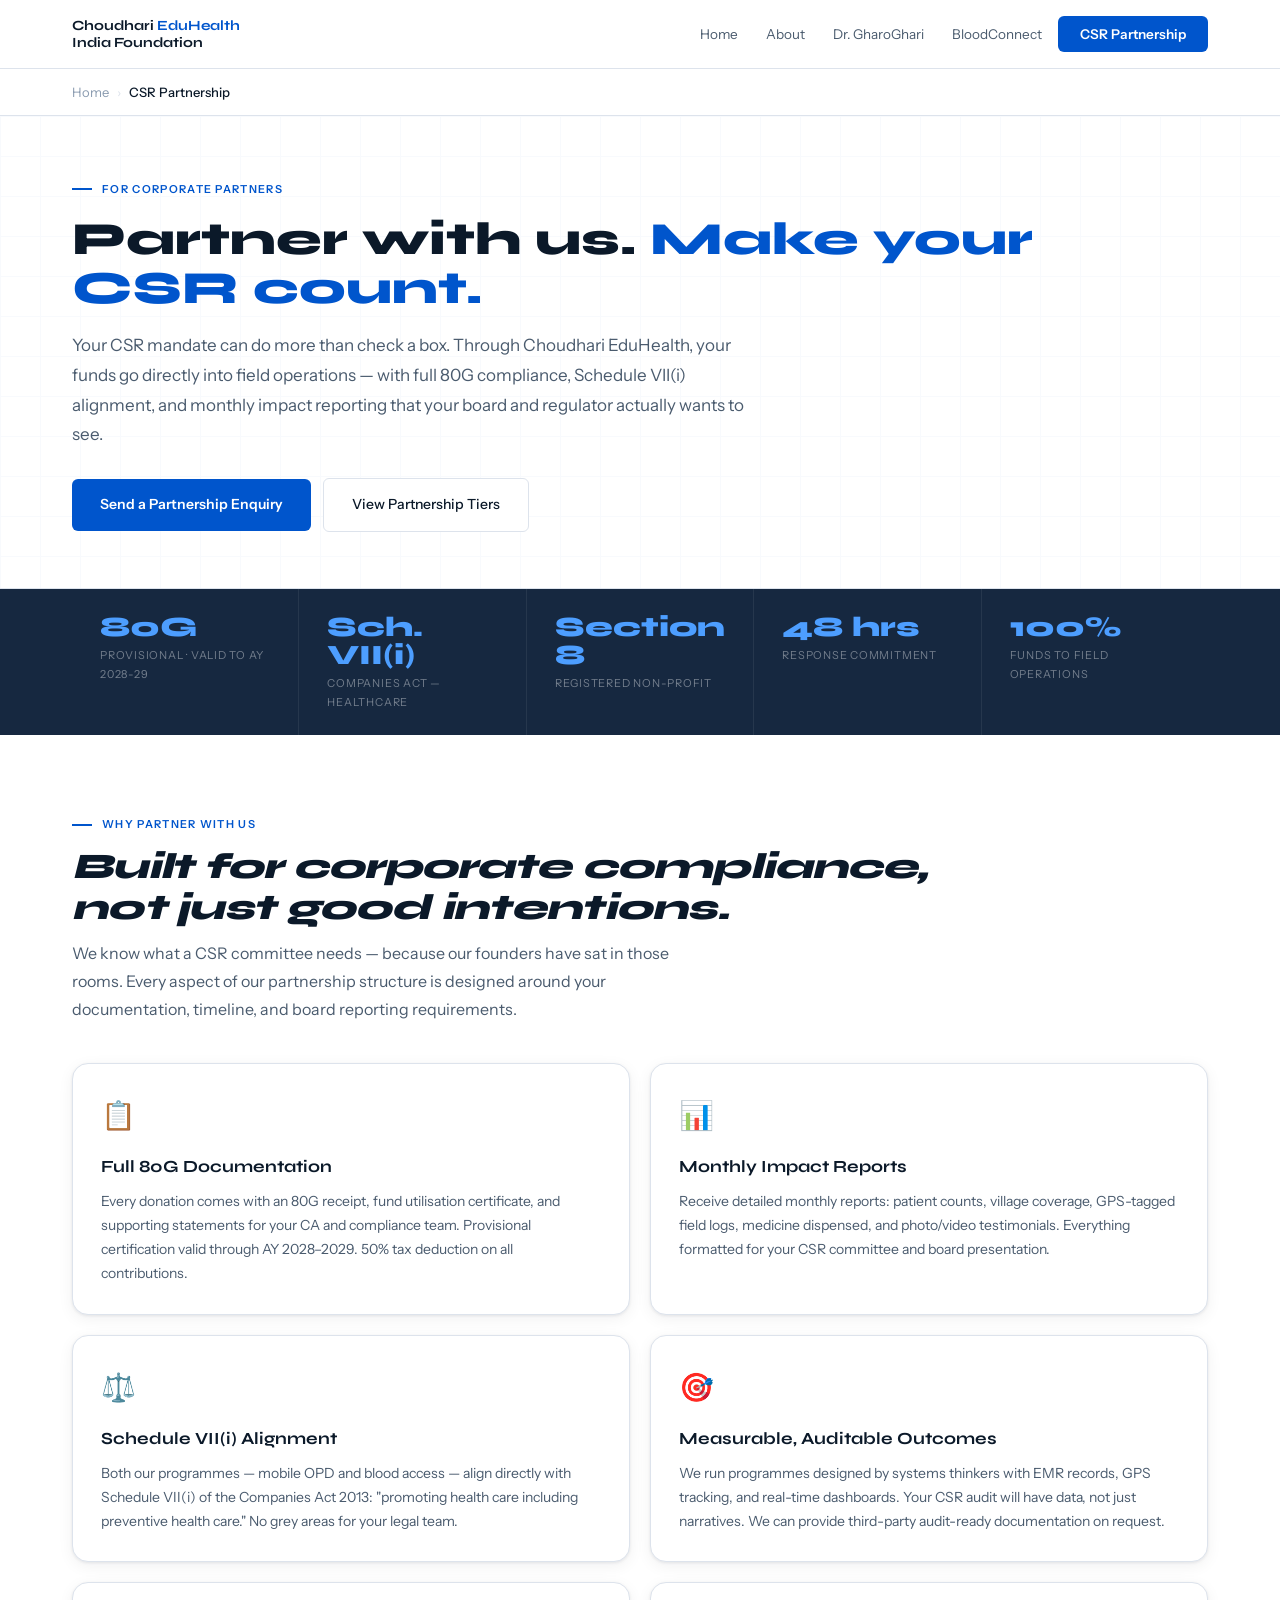
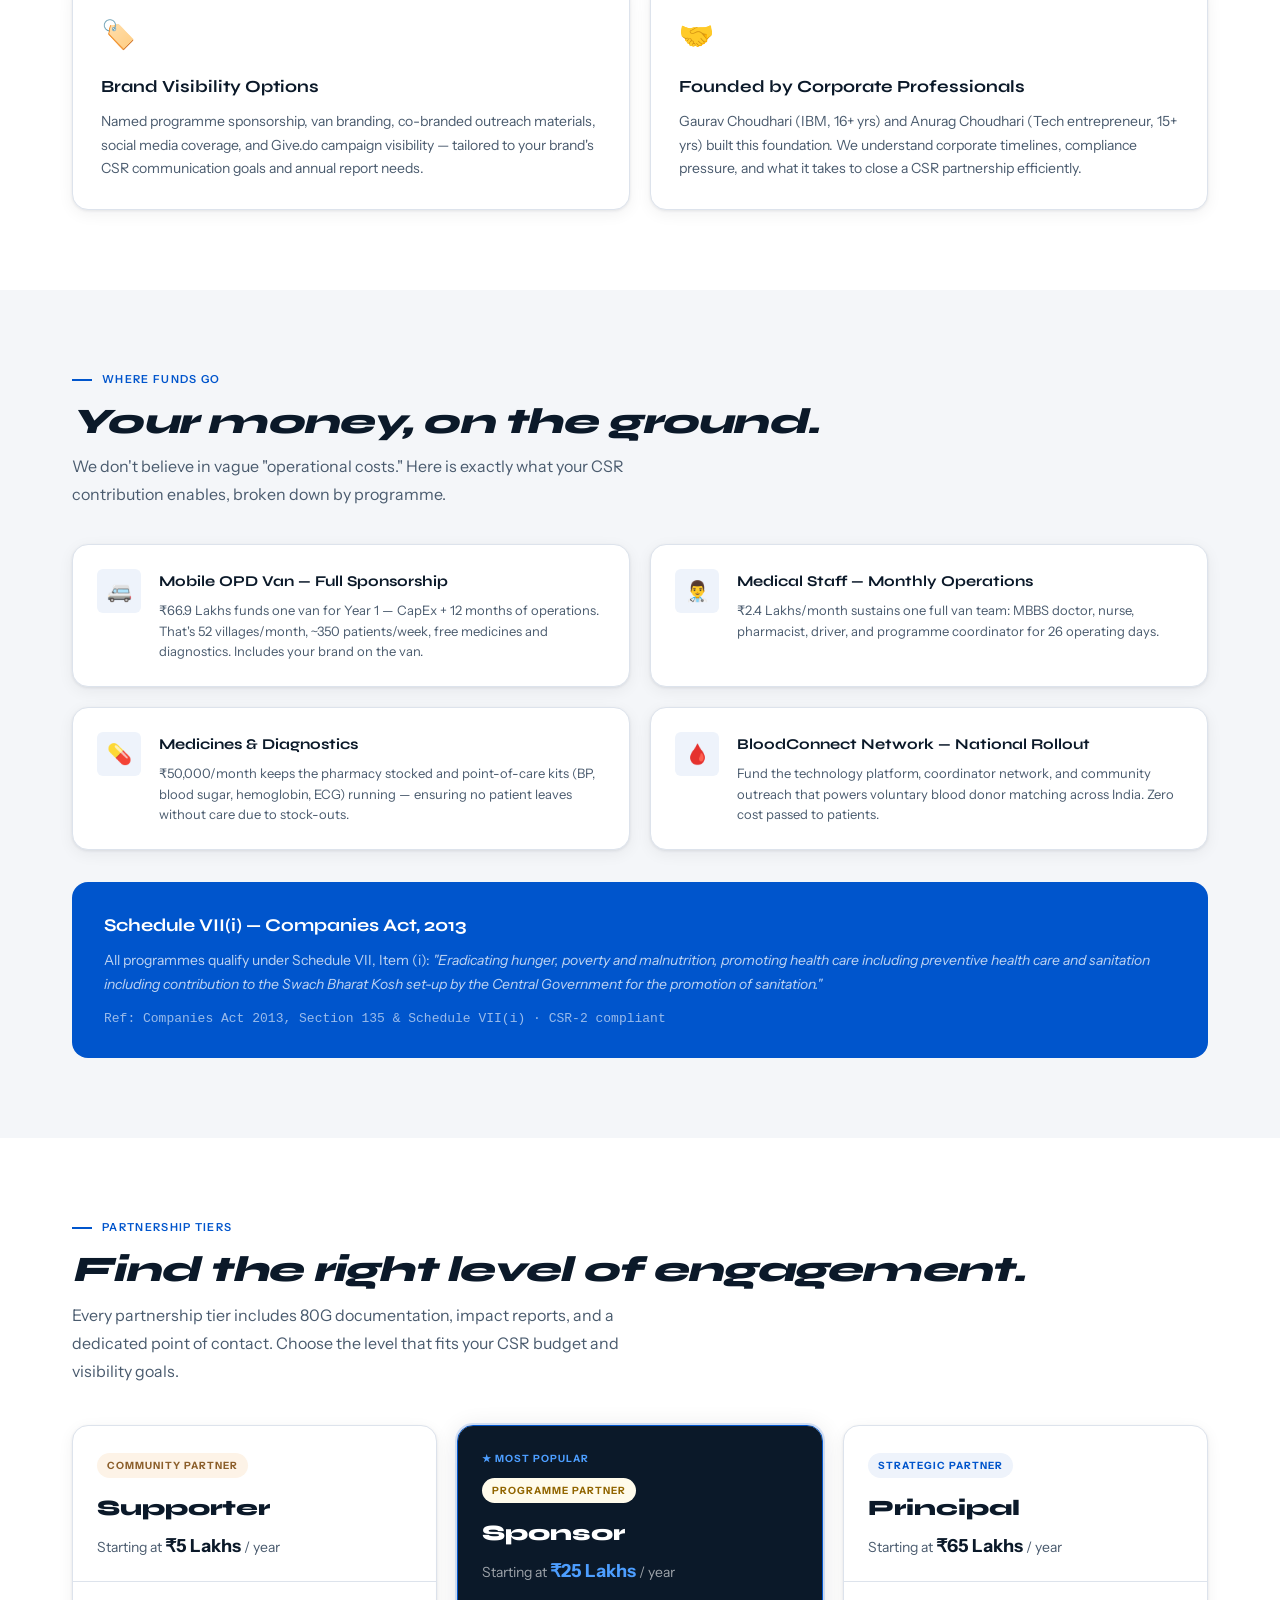
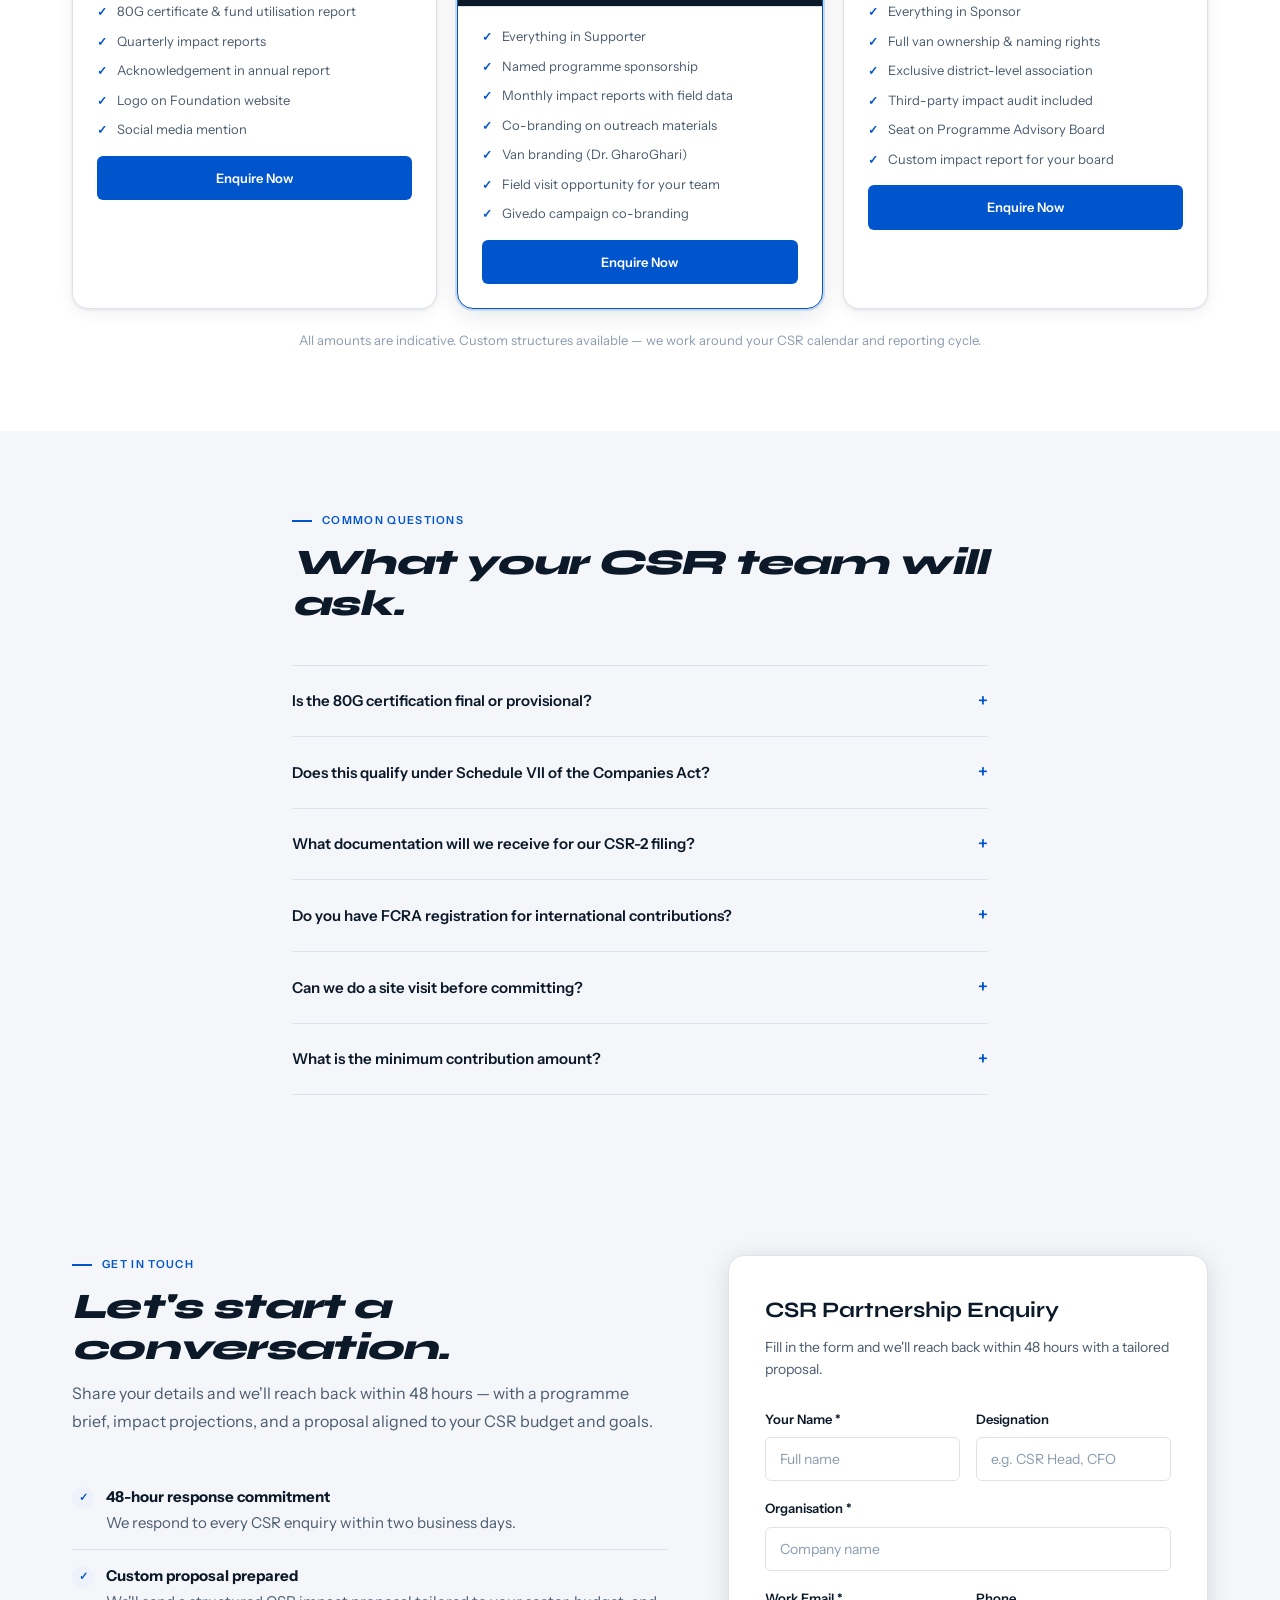
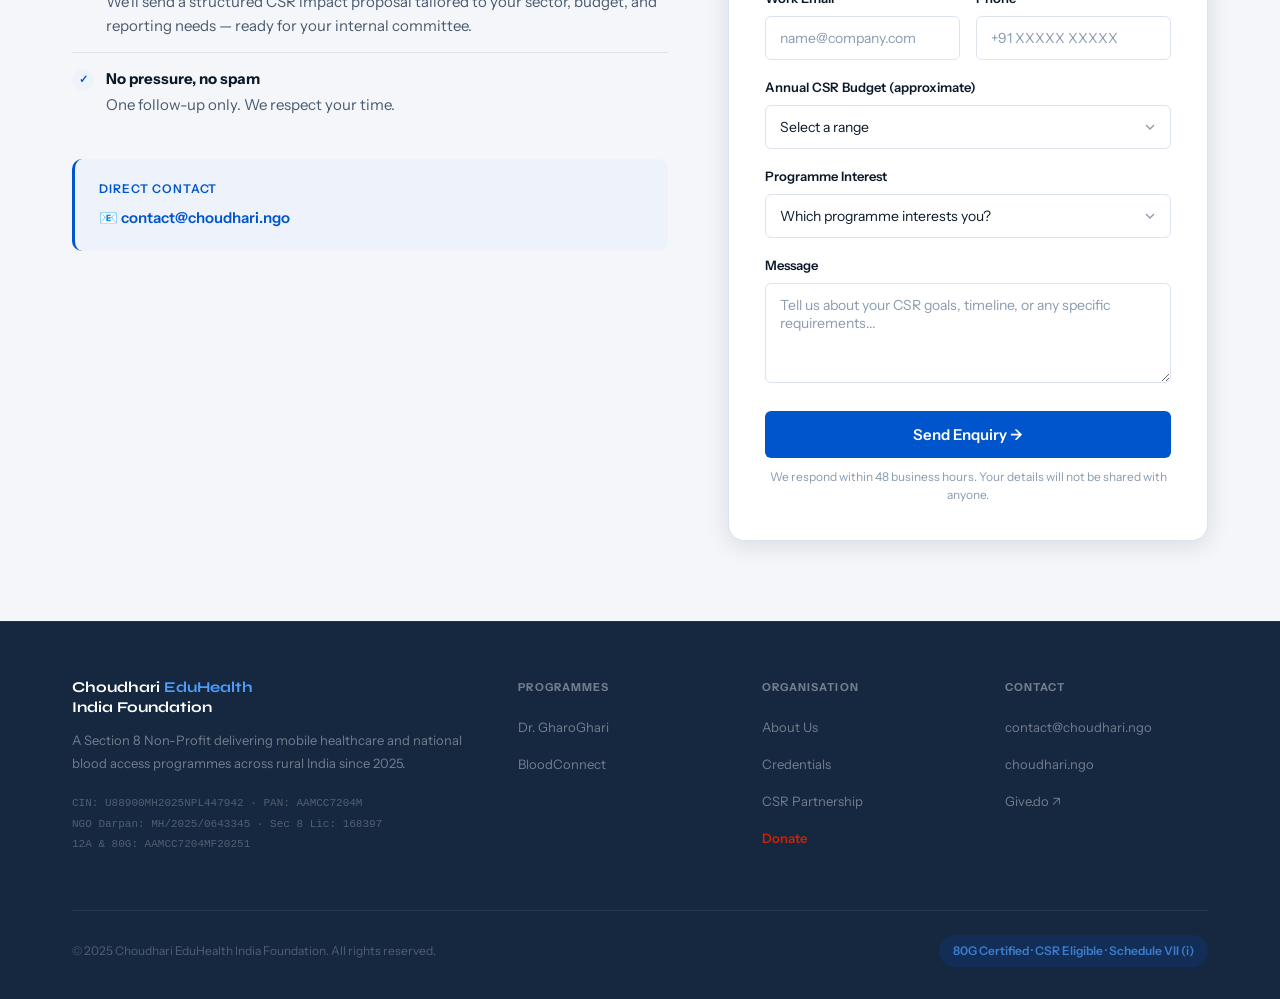
==== csr-partnership.html @ edd8dd8a "Add files via upload" ====
<!DOCTYPE html>
<html lang="en">
<head>
<meta charset="UTF-8">
<meta name="viewport" content="width=device-width, initial-scale=1.0">
<title>CSR Partnership | Choudhari EduHealth India Foundation</title>
<meta name="description" content="Partner with Choudhari EduHealth India Foundation for Schedule VII(i)-aligned CSR. 80G certified, full impact reporting, and pan-India healthcare reach.">
<link rel="preconnect" href="https://fonts.googleapis.com">
<link rel="preconnect" href="https://fonts.gstatic.com" crossorigin>
<link href="https://fonts.googleapis.com/css2?family=Syne:wght@400;600;700;800&family=Instrument+Sans:wght@400;500;600&display=swap" rel="stylesheet">
<link rel="stylesheet" href="styles.css">
<style>
  .hero-accent { color: var(--blue); }
  .why-grid { display: grid; grid-template-columns: 1fr 1fr; gap: 20px; margin-top: 40px; }
  .why-card { background: white; border: 1px solid var(--gray-100); border-radius: var(--radius-lg); padding: 28px; box-shadow: var(--shadow-card); }
  .why-icon { font-size: 28px; margin-bottom: 14px; }
  .why-title { font-family: var(--font-display); font-size: 17px; font-weight: 700; color: var(--navy); margin-bottom: 8px; }
  .why-desc { font-size: 14px; color: var(--text-secondary); line-height: 1.7; }

  .tiers-grid { display: grid; grid-template-columns: repeat(3,1fr); gap: 20px; margin-top: 40px; }
  .tier-card { background: white; border: 1px solid var(--gray-100); border-radius: var(--radius-lg); overflow: hidden; box-shadow: var(--shadow-card); }
  .tier-top { padding: 24px 24px 20px; border-bottom: 1px solid var(--gray-100); }
  .tier-badge { display: inline-block; font-size: 10px; font-weight: 700; letter-spacing: 0.1em; text-transform: uppercase; padding: 4px 10px; border-radius: 100px; margin-bottom: 12px; }
  .tier-badge.bronze { background: #FDF3E7; color: #8B5E2A; }
  .tier-badge.silver { background: #F0F3F9; color: #4A5B6E; }
  .tier-badge.gold { background: #FFFBEB; color: #916500; }
  .tier-badge.platinum { background: var(--blue-light); color: var(--blue); }
  .tier-name { font-family: var(--font-display); font-size: 22px; font-weight: 800; color: var(--navy); margin-bottom: 4px; }
  .tier-amount { font-size: 14px; color: var(--text-secondary); }
  .tier-amount strong { color: var(--navy); font-size: 18px; }
  .tier-body { padding: 20px 24px 24px; }
  .tier-feature { display: flex; gap: 10px; align-items: flex-start; font-size: 13px; color: var(--text-secondary); margin-bottom: 10px; line-height: 1.5; }
  .tier-check { color: var(--blue); font-weight: 700; font-size: 12px; flex-shrink: 0; margin-top: 1px; }
  .tier-cta { display: block; text-align: center; background: var(--blue); color: white; padding: 11px; border-radius: var(--radius-sm); font-size: 13px; font-weight: 600; text-decoration: none; margin-top: 16px; transition: var(--transition); }
  .tier-cta:hover { background: #0044aa; }
  .tier-card.featured { border-color: var(--blue); box-shadow: 0 0 0 2px rgba(0,85,204,0.15), var(--shadow-lg); }
  .tier-card.featured .tier-top { background: var(--navy); }
  .tier-card.featured .tier-name { color: white; }
  .tier-card.featured .tier-amount { color: rgba(255,255,255,0.6); }
  .tier-card.featured .tier-amount strong { color: var(--blue-mid); }
  .tier-featured-label { font-size: 10px; font-weight: 700; letter-spacing: 0.1em; text-transform: uppercase; color: var(--blue-mid); margin-bottom: 8px; }

  .use-grid { display: grid; grid-template-columns: 1fr 1fr; gap: 20px; margin-top: 36px; }
  .use-card { background: white; border: 1px solid var(--gray-100); border-radius: var(--radius-lg); padding: 24px; box-shadow: var(--shadow-card); display: flex; gap: 18px; }
  .use-icon { width: 44px; height: 44px; border-radius: var(--radius-sm); background: var(--blue-light); display: flex; align-items: center; justify-content: center; font-size: 20px; flex-shrink: 0; }
  .use-title { font-family: var(--font-display); font-size: 15px; font-weight: 700; color: var(--navy); margin-bottom: 5px; }
  .use-desc { font-size: 13px; color: var(--text-secondary); line-height: 1.6; }

  .form-section { background: var(--gray-50); }
  .form-wrap { max-width: var(--max-w); margin: 0 auto; padding: 80px 32px; display: grid; grid-template-columns: 1fr 480px; gap: 60px; align-items: start; }
  .form-card { background: white; border: 1px solid var(--gray-100); border-radius: var(--radius-lg); padding: 36px; box-shadow: var(--shadow-lg); }
  .form-card-title { font-family: var(--font-display); font-size: 22px; font-weight: 700; color: var(--navy); margin-bottom: 6px; }
  .form-card-sub { font-size: 14px; color: var(--text-secondary); margin-bottom: 28px; line-height: 1.6; }

  .faq-list { margin-top: 40px; }
  .faq-item { border-bottom: 1px solid var(--gray-100); padding: 20px 0; cursor: pointer; }
  .faq-item:first-child { border-top: 1px solid var(--gray-100); }
  .faq-q { display: flex; justify-content: space-between; align-items: center; gap: 16px; font-size: 15px; font-weight: 600; color: var(--navy); }
  .faq-arrow { font-size: 18px; color: var(--blue); transition: var(--transition); flex-shrink: 0; }
  .faq-a { font-size: 14px; color: var(--text-secondary); line-height: 1.75; padding-top: 12px; display: none; }
  .faq-item.open .faq-a { display: block; }
  .faq-item.open .faq-arrow { transform: rotate(45deg); }

  .sched-box { background: var(--blue); color: white; border-radius: var(--radius-lg); padding: 28px 32px; margin-top: 32px; }
  .sched-title { font-family: var(--font-display); font-size: 18px; font-weight: 700; margin-bottom: 8px; }
  .sched-desc { font-size: 14px; color: rgba(255,255,255,0.75); line-height: 1.7; }
  .sched-ref { font-family: 'Courier New', monospace; font-size: 13px; color: rgba(255,255,255,0.6); margin-top: 12px; }

  @media (max-width: 960px) {
    .why-grid { grid-template-columns: 1fr; }
    .tiers-grid { grid-template-columns: 1fr; }
    .use-grid { grid-template-columns: 1fr; }
    .form-wrap { grid-template-columns: 1fr; }
  }
</style>
</head>
<body>

<nav class="nav">
  <div class="nav-inner">
    <a class="nav-logo" href="index.html">Choudhari <span>EduHealth</span><br>India Foundation</a>
    <ul class="nav-links">
      <li><a href="index.html">Home</a></li>
      <li><a href="index.html#about">About</a></li>
      <li><a href="dr-gharoghari.html">Dr. GharoGhari</a></li>
      <li><a href="bloodconnect.html">BloodConnect</a></li>
      <li><a href="csr-partnership.html" class="nav-cta active">CSR Partnership</a></li>
    </ul>
  </div>
</nav>

<div class="breadcrumb">
  <div class="breadcrumb-inner">
    <a href="index.html">Home</a>
    <span class="breadcrumb-sep">›</span>
    <span class="breadcrumb-current">CSR Partnership</span>
  </div>
</div>

<!-- HERO -->
<section class="page-hero">
  <div class="page-hero-grid"></div>
  <div class="page-hero-inner">
    <div class="section-label">For Corporate Partners</div>
    <h1>Partner with us. <span>Make your CSR count.</span></h1>
    <p class="page-hero-sub" style="max-width:680px;">Your CSR mandate can do more than check a box. Through Choudhari EduHealth, your funds go directly into field operations — with full 80G compliance, Schedule VII(i) alignment, and monthly impact reporting that your board and regulator actually wants to see.</p>
    <div class="btn-row">
      <a href="#enquire" class="btn-primary">Send a Partnership Enquiry</a>
      <a href="#tiers" class="btn-outline">View Partnership Tiers</a>
    </div>
  </div>
</section>

<!-- STATS STRIP -->
<div class="stats-strip">
  <div class="stats-strip-inner">
    <div class="strip-stat"><div class="strip-stat-n">80G</div><div class="strip-stat-l">Provisional · Valid to AY 2028-29</div></div>
    <div class="strip-stat"><div class="strip-stat-n">Sch. VII(i)</div><div class="strip-stat-l">Companies Act — Healthcare</div></div>
    <div class="strip-stat"><div class="strip-stat-n">Section 8</div><div class="strip-stat-l">Registered Non-Profit</div></div>
    <div class="strip-stat"><div class="strip-stat-n">48 hrs</div><div class="strip-stat-l">Response Commitment</div></div>
    <div class="strip-stat"><div class="strip-stat-n">100%</div><div class="strip-stat-l">Funds to Field Operations</div></div>
  </div>
</div>

<!-- WHY PARTNER -->
<section class="section" style="background:white;">
  <div class="section-inner">
    <div class="section-label">Why Partner With Us</div>
    <h2 class="section-h">Built for corporate compliance,<br>not just good intentions.</h2>
    <p class="section-sub">We know what a CSR committee needs — because our founders have sat in those rooms. Every aspect of our partnership structure is designed around your documentation, timeline, and board reporting requirements.</p>
    <div class="why-grid">
      <div class="why-card">
        <div class="why-icon">📋</div>
        <div class="why-title">Full 80G Documentation</div>
        <div class="why-desc">Every donation comes with an 80G receipt, fund utilisation certificate, and supporting statements for your CA and compliance team. Provisional certification valid through AY 2028–2029. 50% tax deduction on all contributions.</div>
      </div>
      <div class="why-card">
        <div class="why-icon">📊</div>
        <div class="why-title">Monthly Impact Reports</div>
        <div class="why-desc">Receive detailed monthly reports: patient counts, village coverage, GPS-tagged field logs, medicine dispensed, and photo/video testimonials. Everything formatted for your CSR committee and board presentation.</div>
      </div>
      <div class="why-card">
        <div class="why-icon">⚖️</div>
        <div class="why-title">Schedule VII(i) Alignment</div>
        <div class="why-desc">Both our programmes — mobile OPD and blood access — align directly with Schedule VII(i) of the Companies Act 2013: "promoting health care including preventive health care." No grey areas for your legal team.</div>
      </div>
      <div class="why-card">
        <div class="why-icon">🎯</div>
        <div class="why-title">Measurable, Auditable Outcomes</div>
        <div class="why-desc">We run programmes designed by systems thinkers with EMR records, GPS tracking, and real-time dashboards. Your CSR audit will have data, not just narratives. We can provide third-party audit-ready documentation on request.</div>
      </div>
      <div class="why-card">
        <div class="why-icon">🏷️</div>
        <div class="why-title">Brand Visibility Options</div>
        <div class="why-desc">Named programme sponsorship, van branding, co-branded outreach materials, social media coverage, and Give.do campaign visibility — tailored to your brand's CSR communication goals and annual report needs.</div>
      </div>
      <div class="why-card">
        <div class="why-icon">🤝</div>
        <div class="why-title">Founded by Corporate Professionals</div>
        <div class="why-desc">Gaurav Choudhari (IBM, 16+ yrs) and Anurag Choudhari (Tech entrepreneur, 15+ yrs) built this foundation. We understand corporate timelines, compliance pressure, and what it takes to close a CSR partnership efficiently.</div>
      </div>
    </div>
  </div>
</section>

<!-- WHAT FUNDS ENABLE -->
<section class="section" style="background:var(--gray-50);">
  <div class="section-inner">
    <div class="section-label">Where Funds Go</div>
    <h2 class="section-h">Your money, on the ground.</h2>
    <p class="section-sub">We don't believe in vague "operational costs." Here is exactly what your CSR contribution enables, broken down by programme.</p>
    <div class="use-grid">
      <div class="use-card">
        <div class="use-icon">🚐</div>
        <div>
          <div class="use-title">Mobile OPD Van — Full Sponsorship</div>
          <div class="use-desc">₹66.9 Lakhs funds one van for Year 1 — CapEx + 12 months of operations. That's 52 villages/month, ~350 patients/week, free medicines and diagnostics. Includes your brand on the van.</div>
        </div>
      </div>
      <div class="use-card">
        <div class="use-icon">👨‍⚕️</div>
        <div>
          <div class="use-title">Medical Staff — Monthly Operations</div>
          <div class="use-desc">₹2.4 Lakhs/month sustains one full van team: MBBS doctor, nurse, pharmacist, driver, and programme coordinator for 26 operating days.</div>
        </div>
      </div>
      <div class="use-card">
        <div class="use-icon">💊</div>
        <div>
          <div class="use-title">Medicines &amp; Diagnostics</div>
          <div class="use-desc">₹50,000/month keeps the pharmacy stocked and point-of-care kits (BP, blood sugar, hemoglobin, ECG) running — ensuring no patient leaves without care due to stock-outs.</div>
        </div>
      </div>
      <div class="use-card">
        <div class="use-icon">🩸</div>
        <div>
          <div class="use-title">BloodConnect Network — National Rollout</div>
          <div class="use-desc">Fund the technology platform, coordinator network, and community outreach that powers voluntary blood donor matching across India. Zero cost passed to patients.</div>
        </div>
      </div>
    </div>

    <div class="sched-box">
      <div class="sched-title">Schedule VII(i) — Companies Act, 2013</div>
      <div class="sched-desc">All programmes qualify under Schedule VII, Item (i): <em>"Eradicating hunger, poverty and malnutrition, promoting health care including preventive health care and sanitation including contribution to the Swach Bharat Kosh set-up by the Central Government for the promotion of sanitation."</em></div>
      <div class="sched-ref">Ref: Companies Act 2013, Section 135 &amp; Schedule VII(i) · CSR-2 compliant</div>
    </div>
  </div>
</section>

<!-- TIERS -->
<section class="section" id="tiers" style="background:white;">
  <div class="section-inner">
    <div class="section-label">Partnership Tiers</div>
    <h2 class="section-h">Find the right level of engagement.</h2>
    <p class="section-sub">Every partnership tier includes 80G documentation, impact reports, and a dedicated point of contact. Choose the level that fits your CSR budget and visibility goals.</p>
    <div class="tiers-grid">

      <div class="tier-card">
        <div class="tier-top">
          <div class="tier-badge bronze">Community Partner</div>
          <div class="tier-name">Supporter</div>
          <div class="tier-amount">Starting at <strong>₹5 Lakhs</strong> / year</div>
        </div>
        <div class="tier-body">
          <div class="tier-feature"><span class="tier-check">✓</span> 80G certificate &amp; fund utilisation report</div>
          <div class="tier-feature"><span class="tier-check">✓</span> Quarterly impact reports</div>
          <div class="tier-feature"><span class="tier-check">✓</span> Acknowledgement in annual report</div>
          <div class="tier-feature"><span class="tier-check">✓</span> Logo on Foundation website</div>
          <div class="tier-feature"><span class="tier-check">✓</span> Social media mention</div>
          <a href="#enquire" class="tier-cta">Enquire Now</a>
        </div>
      </div>

      <div class="tier-card featured">
        <div class="tier-top">
          <div class="tier-featured-label">★ Most Popular</div>
          <div class="tier-badge gold">Programme Partner</div>
          <div class="tier-name">Sponsor</div>
          <div class="tier-amount">Starting at <strong>₹25 Lakhs</strong> / year</div>
        </div>
        <div class="tier-body">
          <div class="tier-feature"><span class="tier-check">✓</span> Everything in Supporter</div>
          <div class="tier-feature"><span class="tier-check">✓</span> Named programme sponsorship</div>
          <div class="tier-feature"><span class="tier-check">✓</span> Monthly impact reports with field data</div>
          <div class="tier-feature"><span class="tier-check">✓</span> Co-branding on outreach materials</div>
          <div class="tier-feature"><span class="tier-check">✓</span> Van branding (Dr. GharoGhari)</div>
          <div class="tier-feature"><span class="tier-check">✓</span> Field visit opportunity for your team</div>
          <div class="tier-feature"><span class="tier-check">✓</span> Give.do campaign co-branding</div>
          <a href="#enquire" class="tier-cta">Enquire Now</a>
        </div>
      </div>

      <div class="tier-card">
        <div class="tier-top">
          <div class="tier-badge platinum">Strategic Partner</div>
          <div class="tier-name">Principal</div>
          <div class="tier-amount">Starting at <strong>₹65 Lakhs</strong> / year</div>
        </div>
        <div class="tier-body">
          <div class="tier-feature"><span class="tier-check">✓</span> Everything in Sponsor</div>
          <div class="tier-feature"><span class="tier-check">✓</span> Full van ownership &amp; naming rights</div>
          <div class="tier-feature"><span class="tier-check">✓</span> Exclusive district-level association</div>
          <div class="tier-feature"><span class="tier-check">✓</span> Third-party impact audit included</div>
          <div class="tier-feature"><span class="tier-check">✓</span> Seat on Programme Advisory Board</div>
          <div class="tier-feature"><span class="tier-check">✓</span> Custom impact report for your board</div>
          <a href="#enquire" class="tier-cta">Enquire Now</a>
        </div>
      </div>

    </div>
    <p style="margin-top:20px; font-size:13px; color:var(--gray-400); text-align:center;">All amounts are indicative. Custom structures available — we work around your CSR calendar and reporting cycle.</p>
  </div>
</section>

<!-- FAQ -->
<section class="section" style="background:var(--gray-50);">
  <div class="section-inner" style="max-width:760px;">
    <div class="section-label">Common Questions</div>
    <h2 class="section-h">What your CSR team will ask.</h2>
    <div class="faq-list">
      <div class="faq-item">
        <div class="faq-q">Is the 80G certification final or provisional? <span class="faq-arrow">+</span></div>
        <div class="faq-a">It is currently provisional, approved by the Income Tax Department on 18 June 2025 with reference number AAMCC7204MF20251. The provisional certification is valid through Assessment Year 2028–2029. Provisional 80G is legally valid for tax deduction purposes — your donors receive 50% deduction on contributions during this period. We are in the process of completing the permanent approval process.</div>
      </div>
      <div class="faq-item">
        <div class="faq-q">Does this qualify under Schedule VII of the Companies Act? <span class="faq-arrow">+</span></div>
        <div class="faq-a">Yes, unambiguously. Both programmes — Dr. GharoGhari (mobile OPD) and BloodConnect (voluntary blood access) — fall squarely under Schedule VII(i): preventive and primary healthcare. We can provide a legal opinion letter on request for your Board's comfort.</div>
      </div>
      <div class="faq-item">
        <div class="faq-q">What documentation will we receive for our CSR-2 filing? <span class="faq-arrow">+</span></div>
        <div class="faq-a">You will receive: (1) 80G receipt with all required details, (2) Fund Utilisation Certificate, (3) Audited statement of accounts on request, (4) Monthly/quarterly impact reports with field data, (5) NGO Darpan registration details, and (6) CIN and PAN for MCA filing. We understand the CSR-2 requirements and ensure all supporting documents are ready well before your filing deadline.</div>
      </div>
      <div class="faq-item">
        <div class="faq-q">Do you have FCRA registration for international contributions? <span class="faq-arrow">+</span></div>
        <div class="faq-a">Not yet. FCRA registration is planned as a subsequent step. Currently, we can only accept domestic contributions. If your CSR funds flow from an Indian entity, you are fully covered under our existing registrations.</div>
      </div>
      <div class="faq-item">
        <div class="faq-q">Can we do a site visit before committing? <span class="faq-arrow">+</span></div>
        <div class="faq-a">Absolutely — and we actively encourage it. Field visits can be arranged for your CSR team or leadership. Seeing the actual programme operations firsthand is often the most compelling case for your internal committee.</div>
      </div>
      <div class="faq-item">
        <div class="faq-q">What is the minimum contribution amount? <span class="faq-arrow">+</span></div>
        <div class="faq-a">There is no strict minimum. We have structured tiers starting at ₹5 Lakhs for annual partnerships, but we are happy to discuss contributions of any size and structure a meaningful engagement around your CSR budget.</div>
      </div>
    </div>
  </div>
</section>

<!-- CONTACT FORM -->
<section id="enquire" class="form-section">
  <div class="form-wrap">
    <div>
      <div class="section-label">Get In Touch</div>
      <h2 class="section-h">Let's start a conversation.</h2>
      <p class="section-sub">Share your details and we'll reach back within 48 hours — with a programme brief, impact projections, and a proposal aligned to your CSR budget and goals.</p>

      <div style="margin-top:36px;">
        <ul class="check-list">
          <li>
            <div class="check-icon">✓</div>
            <div><strong>48-hour response commitment</strong> We respond to every CSR enquiry within two business days.</div>
          </li>
          <li>
            <div class="check-icon">✓</div>
            <div><strong>Custom proposal prepared</strong> We'll send a structured CSR impact proposal tailored to your sector, budget, and reporting needs — ready for your internal committee.</div>
          </li>
          <li>
            <div class="check-icon">✓</div>
            <div><strong>No pressure, no spam</strong> One follow-up only. We respect your time.</div>
          </li>
        </ul>
        <div style="margin-top:28px; padding:20px 24px; background:var(--blue-light); border-radius:var(--radius-md); border-left:3px solid var(--blue);">
          <div style="font-size:12px; font-weight:600; text-transform:uppercase; letter-spacing:0.08em; color:var(--blue); margin-bottom:6px;">Direct Contact</div>
          <div style="font-size:15px; color:var(--navy);">📧 <a href="mailto:contact@choudhari.ngo" style="color:var(--blue); font-weight:600; text-decoration:none;">contact@choudhari.ngo</a></div>
        </div>
      </div>
    </div>

    <div class="form-card" id="form-container">
      <div class="form-card-title">CSR Partnership Enquiry</div>
      <div class="form-card-sub">Fill in the form and we'll reach back within 48 hours with a tailored proposal.</div>

      <form action="https://formspree.io/f/xwvajwyn" method="POST" id="csr-form">
        <input type="hidden" name="form_source" value="CSR Partnership Page">
        <div class="form-row">
          <div class="form-field">
            <label class="form-label">Your Name *</label>
            <input class="form-input" type="text" name="name" required placeholder="Full name">
          </div>
          <div class="form-field">
            <label class="form-label">Designation</label>
            <input class="form-input" type="text" name="designation" placeholder="e.g. CSR Head, CFO">
          </div>
        </div>
        <div class="form-field">
          <label class="form-label">Organisation *</label>
          <input class="form-input" type="text" name="organisation" required placeholder="Company name">
        </div>
        <div class="form-row">
          <div class="form-field">
            <label class="form-label">Work Email *</label>
            <input class="form-input" type="email" name="email" required placeholder="name@company.com">
          </div>
          <div class="form-field">
            <label class="form-label">Phone</label>
            <input class="form-input" type="tel" name="phone" placeholder="+91 XXXXX XXXXX">
          </div>
        </div>
        <div class="form-field">
          <label class="form-label">Annual CSR Budget (approximate)</label>
          <select class="form-select" name="budget">
            <option value="" disabled selected>Select a range</option>
            <option>Under ₹5 Lakhs</option>
            <option>₹5–25 Lakhs</option>
            <option>₹25–65 Lakhs</option>
            <option>₹65 Lakhs – ₹1 Crore</option>
            <option>Above ₹1 Crore</option>
            <option>Prefer not to say</option>
          </select>
        </div>
        <div class="form-field">
          <label class="form-label">Programme Interest</label>
          <select class="form-select" name="programme">
            <option value="" disabled selected>Which programme interests you?</option>
            <option>Dr. GharoGhari — Mobile OPD</option>
            <option>BloodConnect — National Donor Network</option>
            <option>Both programmes</option>
            <option>General organisational support</option>
            <option>Not sure — need more information</option>
          </select>
        </div>
        <div class="form-field">
          <label class="form-label">Message</label>
          <textarea class="form-input textarea" name="message" placeholder="Tell us about your CSR goals, timeline, or any specific requirements..."></textarea>
        </div>
        <button type="submit" class="form-submit">Send Enquiry →</button>
        <div class="form-note">We respond within 48 business hours. Your details will not be shared with anyone.</div>
      </form>

      <div class="form-success" id="form-success">
        <div class="form-success-icon">✅</div>
        <div class="form-success-title">Enquiry Received!</div>
        <div class="form-success-desc">Thank you for reaching out. We'll review your enquiry and get back to you within 48 business hours with a tailored proposal.<br><br>In the meantime, feel free to email us directly at <a href="mailto:contact@choudhari.ngo" style="color:var(--blue);">contact@choudhari.ngo</a>.</div>
      </div>
    </div>
  </div>
</section>

<footer>
  <div class="footer-inner">
    <div class="footer-grid">
      <div>
        <div class="footer-logo">Choudhari <span>EduHealth</span><br>India Foundation</div>
        <div class="footer-desc">A Section 8 Non-Profit delivering mobile healthcare and national blood access programmes across rural India since 2025.</div>
        <div class="footer-reg">CIN: U88900MH2025NPL447942 · PAN: AAMCC7204M<br>NGO Darpan: MH/2025/0643345 · Sec 8 Lic: 168397<br>12A &amp; 80G: AAMCC7204MF20251</div>
      </div>
      <div>
        <div class="footer-col-title">Programmes</div>
        <ul class="footer-col-links">
          <li><a href="dr-gharoghari.html">Dr. GharoGhari</a></li>
          <li><a href="bloodconnect.html">BloodConnect</a></li>
        </ul>
      </div>
      <div>
        <div class="footer-col-title">Organisation</div>
        <ul class="footer-col-links">
          <li><a href="index.html#about">About Us</a></li>
          <li><a href="index.html#credentials">Credentials</a></li>
          <li><a href="csr-partnership.html">CSR Partnership</a></li>
          <li><a href="donate.html" style="color:var(--red);font-weight:600;">Donate</a></li>
        </ul>
      </div>
      <div>
        <div class="footer-col-title">Contact</div>
        <ul class="footer-col-links">
          <li><a href="mailto:contact@choudhari.ngo">contact@choudhari.ngo</a></li>
          <li><a href="https://choudhari.ngo">choudhari.ngo</a></li>
          <li><a href="https://give.do/fundraisers/68a5aa2ba27293517f5c2f7f" target="_blank">Give.do ↗</a></li>
        </ul>
      </div>
    </div>
    <div class="footer-bottom">
      <div class="footer-copy">© 2025 Choudhari EduHealth India Foundation. All rights reserved.</div>
      <div class="footer-80g">80G Certified · CSR Eligible · Schedule VII (i)</div>
    </div>
  </div>
</footer>

<script>
  // FAQ accordion
  document.querySelectorAll('.faq-item').forEach(item => {
    item.querySelector('.faq-q').addEventListener('click', () => {
      const wasOpen = item.classList.contains('open');
      document.querySelectorAll('.faq-item').forEach(i => i.classList.remove('open'));
      if (!wasOpen) item.classList.add('open');
    });
  });

  // Formspree AJAX submit
  const form = document.getElementById('csr-form');
  if (form) {
    form.addEventListener('submit', async (e) => {
      e.preventDefault();
      const btn = form.querySelector('.form-submit');
      btn.textContent = 'Sending…';
      btn.disabled = true;
      try {
        const res = await fetch(form.action, { method: 'POST', body: new FormData(form), headers: { Accept: 'application/json' } });
        if (res.ok) {
          form.style.display = 'none';
          document.getElementById('form-success').style.display = 'block';
        } else { btn.textContent = 'Error — please email us directly'; }
      } catch { btn.textContent = 'Error — please email us directly'; }
    });
  }
</script>
</body>
</html>
---- styles.css ----
@import url('https://fonts.googleapis.com/css2?family=Syne:wght@400;600;700;800&family=Instrument+Sans:wght@400;500;600&display=swap');

/* ─── RESET & TOKENS ─── */
*, *::before, *::after { box-sizing: border-box; margin: 0; padding: 0; }

:root {
  --navy: #0B1929;
  --navy-mid: #162840;
  --blue: #0055CC;
  --blue-light: #EEF3FB;
  --blue-mid: #4D9EFF;
  --red: #CC2200;
  --red-light: #FEF0EE;
  --red-mid: #E05540;
  --gray-50: #F4F6F9;
  --gray-100: #DDE3EC;
  --gray-400: #8A9BB0;
  --gray-600: #4A5B6E;
  --white: #FFFFFF;
  --text-primary: #0B1929;
  --text-secondary: #4A5B6E;
  --font-display: 'Syne', sans-serif;
  --font-body: 'Instrument Sans', sans-serif;
  --radius-sm: 6px;
  --radius-md: 10px;
  --radius-lg: 16px;
  --shadow-card: 0 1px 3px rgba(11,25,41,0.08), 0 4px 16px rgba(11,25,41,0.06);
  --shadow-lg: 0 4px 24px rgba(11,25,41,0.12);
  --transition: 0.2s ease;
  --max-w: 1200px;
}

html { scroll-behavior: smooth; }

body {
  font-family: var(--font-body);
  background: var(--gray-50);
  color: var(--text-primary);
  line-height: 1.7;
  font-size: 16px;
  -webkit-font-smoothing: antialiased;
}

/* ─── NAV ─── */
.nav {
  position: sticky;
  top: 0;
  z-index: 100;
  background: rgba(255,255,255,0.97);
  backdrop-filter: blur(12px);
  border-bottom: 1px solid var(--gray-100);
}
.nav-inner {
  max-width: var(--max-w);
  margin: 0 auto;
  padding: 0 32px;
  height: 68px;
  display: flex;
  align-items: center;
  justify-content: space-between;
  gap: 24px;
}
.nav-logo {
  font-family: var(--font-display);
  font-weight: 700;
  font-size: 14px;
  color: var(--navy);
  text-decoration: none;
  line-height: 1.25;
  flex-shrink: 0;
}
.nav-logo span { color: var(--blue); }
.nav-links {
  display: flex;
  gap: 4px;
  list-style: none;
}
.nav-links a {
  font-size: 13.5px;
  color: var(--gray-600);
  text-decoration: none;
  padding: 6px 12px;
  border-radius: var(--radius-sm);
  transition: var(--transition);
}
.nav-links a:hover { background: var(--gray-50); color: var(--navy); }
.nav-links a.active { color: var(--blue); font-weight: 600; }
.nav-cta {
  background: var(--blue);
  color: white !important;
  padding: 10px 22px !important;
  border-radius: var(--radius-sm);
  font-weight: 600;
  font-size: 13.5px;
  text-decoration: none;
  transition: var(--transition);
  flex-shrink: 0;
  white-space: nowrap;
}
.nav-cta:hover { background: #0044aa !important; }

/* ─── BREADCRUMB ─── */
.breadcrumb {
  background: white;
  border-bottom: 1px solid var(--gray-100);
}
.breadcrumb-inner {
  max-width: var(--max-w);
  margin: 0 auto;
  padding: 12px 32px;
  display: flex;
  align-items: center;
  gap: 8px;
  font-size: 13px;
  color: var(--gray-400);
}
.breadcrumb a { color: var(--gray-400); text-decoration: none; transition: var(--transition); }
.breadcrumb a:hover { color: var(--blue); }
.breadcrumb-sep { color: var(--gray-100); }
.breadcrumb-current { color: var(--navy); font-weight: 500; }

/* ─── SHARED LAYOUT ─── */
.section { padding: 80px 0; }
.section-inner { max-width: var(--max-w); margin: 0 auto; padding: 0 32px; }
.section-label {
  display: flex;
  align-items: center;
  gap: 10px;
  font-size: 11px;
  font-weight: 600;
  letter-spacing: 0.12em;
  text-transform: uppercase;
  color: var(--blue);
  margin-bottom: 12px;
}
.section-label::before { content: ''; display: block; width: 20px; height: 2px; background: var(--blue); }
.section-label.red { color: var(--red); }
.section-label.red::before { background: var(--red); }
.section-h {
  font-family: var(--font-display);
  font-size: 36px;
  font-style: italic;
  letter-spacing: -0.02em;
  font-weight: 800;
  color: var(--navy);
  margin-bottom: 10px;
  line-height: 1.15;
}
.section-sub {
  font-size: 16px;
  color: var(--text-secondary);
  line-height: 1.75;
  max-width: 600px;
}

/* ─── BUTTONS ─── */
.btn-primary {
  display: inline-block;
  background: var(--blue);
  color: white;
  padding: 14px 28px;
  border-radius: var(--radius-sm);
  font-size: 14px;
  font-weight: 600;
  text-decoration: none;
  transition: var(--transition);
  border: none;
  cursor: pointer;
  font-family: var(--font-body);
}
.btn-primary:hover { background: #0044aa; }
.btn-primary.red { background: var(--red); }
.btn-primary.red:hover { background: #aa1800; }
.btn-outline {
  display: inline-block;
  background: white;
  border: 1.5px solid var(--gray-100);
  color: var(--navy);
  padding: 14px 28px;
  border-radius: var(--radius-sm);
  font-size: 14px;
  font-weight: 500;
  text-decoration: none;
  transition: var(--transition);
}
.btn-outline:hover { border-color: var(--gray-400); }
.btn-ghost {
  display: inline-flex;
  align-items: center;
  gap: 8px;
  font-size: 14px;
  font-weight: 600;
  color: var(--blue);
  text-decoration: none;
  transition: var(--transition);
}
.btn-ghost:hover { gap: 12px; }
.btn-ghost.red { color: var(--red); }
.btn-row { display: flex; gap: 12px; flex-wrap: wrap; align-items: center; }

/* ─── CARDS ─── */
.card {
  background: white;
  border: 1px solid var(--gray-100);
  border-radius: var(--radius-lg);
  padding: 28px;
  box-shadow: var(--shadow-card);
}
.card:hover { box-shadow: var(--shadow-lg); }

/* ─── FORM ELEMENTS ─── */
.form-field { margin-bottom: 16px; }
.form-label {
  display: block;
  font-size: 13px;
  font-weight: 600;
  color: var(--navy);
  margin-bottom: 7px;
}
.form-input {
  width: 100%;
  background: white;
  border: 1.5px solid var(--gray-100);
  color: var(--navy);
  padding: 12px 14px;
  border-radius: var(--radius-sm);
  font-family: var(--font-body);
  font-size: 14px;
  outline: none;
  transition: var(--transition);
}
.form-input:focus { border-color: var(--blue); box-shadow: 0 0 0 3px rgba(0,85,204,0.08); }
.form-input::placeholder { color: var(--gray-400); }
.form-input.textarea { resize: vertical; min-height: 100px; }
.form-select {
  width: 100%;
  background: white;
  border: 1.5px solid var(--gray-100);
  color: var(--navy);
  padding: 12px 14px;
  border-radius: var(--radius-sm);
  font-family: var(--font-body);
  font-size: 14px;
  outline: none;
  cursor: pointer;
  transition: var(--transition);
  appearance: none;
  background-image: url("data:image/svg+xml,%3Csvg xmlns='http://www.w3.org/2000/svg' width='16' height='16' viewBox='0 0 24 24' fill='none' stroke='%238A9BB0' stroke-width='2'%3E%3Cpath d='M6 9l6 6 6-6'/%3E%3C/svg%3E");
  background-repeat: no-repeat;
  background-position: right 12px center;
}
.form-select:focus { border-color: var(--blue); }
.form-row { display: grid; grid-template-columns: 1fr 1fr; gap: 16px; }
.form-submit {
  width: 100%;
  background: var(--blue);
  color: white;
  border: none;
  padding: 14px;
  border-radius: var(--radius-sm);
  font-family: var(--font-body);
  font-size: 15px;
  font-weight: 600;
  cursor: pointer;
  transition: var(--transition);
  margin-top: 4px;
}
.form-submit:hover { background: #0044aa; }
.form-submit.red { background: var(--red); }
.form-submit.red:hover { background: #aa1800; }
.form-note { font-size: 12px; color: var(--gray-400); margin-top: 10px; text-align: center; line-height: 1.5; }

/* ─── SUCCESS STATE ─── */
.form-success {
  display: none;
  text-align: center;
  padding: 40px 24px;
}
.form-success-icon { font-size: 40px; margin-bottom: 16px; }
.form-success-title { font-family: var(--font-display); font-size: 22px; font-weight: 700; color: var(--navy); margin-bottom: 8px; }
.form-success-desc { font-size: 14px; color: var(--text-secondary); line-height: 1.65; }

/* ─── TAGS / PILLS ─── */
.pill {
  display: inline-block;
  background: var(--blue-light);
  color: var(--blue);
  font-size: 11px;
  font-weight: 600;
  padding: 5px 12px;
  border-radius: 100px;
}
.pill.red { background: var(--red-light); color: var(--red); }
.pill.green { background: #E8F7EE; color: #1A7A40; }
.pill.amber { background: #FFF8E7; color: #916500; }
.pill-row { display: flex; flex-wrap: wrap; gap: 8px; }

/* ─── STATUS BADGE ─── */
.status-badge {
  display: inline-flex;
  align-items: center;
  gap: 7px;
  font-size: 12px;
  font-weight: 600;
  padding: 6px 14px;
  border-radius: 100px;
}
.status-badge::before { content:''; width:7px; height:7px; border-radius:50%; }
.status-badge.upcoming { background: #FFF8E7; color: #916500; }
.status-badge.upcoming::before { background: #F5A623; }
.status-badge.active { background: #E8F7EE; color: #1A7A40; }
.status-badge.active::before { background: #22cc66; animation: pulse 2s infinite; }
@keyframes pulse { 0%,100%{opacity:1} 50%{opacity:0.4} }

/* ─── DETAIL TABLE ─── */
.detail-table { background: var(--gray-50); border-radius: var(--radius-md); padding: 4px 20px; }
.detail-row {
  display: flex;
  justify-content: space-between;
  align-items: baseline;
  gap: 24px;
  padding: 13px 0;
  border-bottom: 1px solid var(--gray-100);
  font-size: 14px;
}
.detail-row:last-child { border-bottom: none; }
.detail-key { color: var(--gray-600); flex-shrink: 0; }
.detail-val { font-weight: 600; color: var(--navy); text-align: right; }

/* ─── DIVIDER ─── */
.divider { height: 1px; background: var(--gray-100); margin: 40px 0; }

/* ─── CHECK LIST ─── */
.check-list { list-style: none; }
.check-list li {
  display: flex;
  gap: 12px;
  align-items: flex-start;
  padding: 14px 0;
  border-bottom: 1px solid var(--gray-100);
  font-size: 15px;
  color: var(--text-secondary);
  line-height: 1.6;
}
.check-list li:last-child { border-bottom: none; }
.check-list li strong { color: var(--navy); display: block; margin-bottom: 2px; }
.check-icon {
  width: 22px; height: 22px;
  border-radius: 50%;
  background: var(--blue-light);
  color: var(--blue);
  display: flex; align-items: center; justify-content: center;
  font-size: 11px; font-weight: 700;
  flex-shrink: 0; margin-top: 2px;
}

/* ─── INNER PAGE HERO ─── */
.page-hero {
  background: white;
  border-bottom: 1px solid var(--gray-100);
  position: relative;
  overflow: hidden;
}
.page-hero-grid {
  position: absolute;
  inset: 0;
  background-image: linear-gradient(var(--blue) 1px, transparent 1px), linear-gradient(90deg, var(--blue) 1px, transparent 1px);
  background-size: 40px 40px;
  opacity: 0.025;
  pointer-events: none;
}
.page-hero-inner {
  max-width: var(--max-w);
  margin: 0 auto;
  padding: 64px 32px 56px;
  position: relative;
}
.page-hero-inner.two-col {
  display: grid;
  grid-template-columns: 1fr 400px;
  gap: 60px;
  align-items: center;
}
.page-hero h1 {
  font-family: var(--font-display);
  font-size: 46px;
  font-weight: 800;
  line-height: 1.07;
  color: var(--navy);
  margin: 16px 0 18px;
}
.page-hero h1 span { color: var(--blue); }
.page-hero h1 span.red { color: var(--red); }
.page-hero-sub {
  font-size: 17px;
  color: var(--text-secondary);
  line-height: 1.75;
  margin-bottom: 28px;
}

/* ─── INFO CARD (dark) ─── */
.info-card-dark {
  background: var(--navy);
  border-radius: var(--radius-lg);
  padding: 32px;
  color: white;
  position: relative;
  overflow: hidden;
}
.info-card-dark::before {
  content: '';
  position: absolute;
  width: 200px; height: 200px;
  border-radius: 50%;
  background: rgba(0,85,204,0.2);
  top: -70px; right: -70px;
}
.info-card-dark-label {
  font-size: 11px;
  font-weight: 700;
  letter-spacing: 0.1em;
  text-transform: uppercase;
  color: var(--blue-mid);
  margin-bottom: 20px;
  position: relative;
}
.info-card-dark-stat-n {
  font-family: var(--font-display);
  font-size: 48px;
  font-weight: 800;
  color: white;
  line-height: 1;
  position: relative;
}
.info-card-dark-stat-l {
  font-size: 13px;
  color: rgba(255,255,255,0.5);
  margin-top: 4px;
  position: relative;
}
.info-card-dark-divider { height: 1px; background: rgba(255,255,255,0.1); margin: 20px 0; position: relative; }
.info-card-dark-grid { display: grid; grid-template-columns: 1fr 1fr; gap: 16px; position: relative; }
.info-card-dark-mini-n { font-family: var(--font-display); font-size: 22px; font-weight: 700; color: white; }
.info-card-dark-mini-l { font-size: 11px; color: rgba(255,255,255,0.4); text-transform: uppercase; letter-spacing: 0.06em; margin-top: 2px; }

/* ─── STEP LIST ─── */
.step-list { counter-reset: steps; list-style: none; }
.step-item {
  display: flex;
  gap: 20px;
  align-items: flex-start;
  padding: 24px 0;
  border-bottom: 1px solid var(--gray-100);
  counter-increment: steps;
}
.step-item:last-child { border-bottom: none; }
.step-num {
  width: 36px; height: 36px;
  border-radius: 50%;
  background: var(--blue);
  color: white;
  font-family: var(--font-display);
  font-size: 15px;
  font-weight: 700;
  display: flex; align-items: center; justify-content: center;
  flex-shrink: 0;
}
.step-num.red { background: var(--red); }
.step-title { font-family: var(--font-display); font-weight: 700; font-size: 16px; color: var(--navy); margin-bottom: 5px; }
.step-desc { font-size: 14px; color: var(--text-secondary); line-height: 1.65; }

/* ─── STATS STRIP ─── */
.stats-strip { background: var(--navy-mid); }
.stats-strip-inner {
  max-width: var(--max-w);
  margin: 0 auto;
  padding: 0 32px;
  display: flex;
}
.strip-stat { flex: 1; padding: 24px 28px; border-right: 1px solid rgba(255,255,255,0.07); }
.strip-stat:last-child { border-right: none; }
.strip-stat-n { font-family: var(--font-display); font-size: 28px; font-weight: 800; color: var(--blue-mid); line-height: 1; }
.strip-stat-l { font-size: 11px; text-transform: uppercase; letter-spacing: 0.07em; color: rgba(255,255,255,0.4); margin-top: 5px; }
.strip-stat-n.red { color: #F08080; }

/* ─── CRED BLOCK ─── */
.cred-block {
  background: rgba(255,255,255,0.05);
  border: 1px solid rgba(255,255,255,0.1);
  border-radius: var(--radius-md);
  padding: 20px 24px;
}
.cred-block-label { font-size: 10px; font-weight: 700; letter-spacing: 0.1em; text-transform: uppercase; color: var(--blue-mid); margin-bottom: 6px; }
.cred-block-title { font-size: 13px; font-weight: 600; color: white; margin-bottom: 4px; }
.cred-block-val { font-family: 'Courier New', monospace; font-size: 12px; color: var(--blue-mid); }
.cred-block-note { font-size: 11px; color: rgba(255,255,255,0.35); margin-top: 3px; }

/* ─── FOOTER ─── */
footer { background: var(--navy-mid); border-top: 1px solid rgba(255,255,255,0.06); padding: 56px 0 32px; }
.footer-inner { max-width: var(--max-w); margin: 0 auto; padding: 0 32px; }
.footer-grid { display: grid; grid-template-columns: 2fr 1fr 1fr 1fr; gap: 40px; margin-bottom: 48px; }
.footer-logo { font-family: var(--font-display); font-size: 15px; font-weight: 700; color: white; margin-bottom: 12px; line-height: 1.3; }
.footer-logo span { color: var(--blue-mid); }
.footer-desc { font-size: 13px; color: rgba(255,255,255,0.4); line-height: 1.75; margin-bottom: 18px; }
.footer-reg { font-size: 11px; color: rgba(255,255,255,0.25); line-height: 1.9; font-family: 'Courier New', monospace; }
.footer-col-title { font-size: 11px; font-weight: 700; letter-spacing: 0.1em; text-transform: uppercase; color: rgba(255,255,255,0.4); margin-bottom: 16px; }
.footer-col-links { list-style: none; }
.footer-col-links li { margin-bottom: 10px; }
.footer-col-links a { font-size: 13px; color: rgba(255,255,255,0.4); text-decoration: none; transition: var(--transition); }
.footer-col-links a:hover { color: rgba(255,255,255,0.8); }
.footer-bottom { border-top: 1px solid rgba(255,255,255,0.07); padding-top: 24px; display: flex; justify-content: space-between; align-items: center; }
.footer-copy { font-size: 12px; color: rgba(255,255,255,0.25); }
.footer-copy a { color: rgba(255,255,255,0.35); text-decoration: none; }
.footer-80g { font-size: 12px; color: rgba(77,158,255,0.7); background: rgba(0,85,204,0.15); padding: 6px 14px; border-radius: 100px; font-weight: 600; }

/* ─── RESPONSIVE ─── */
@media (max-width: 960px) {
  .page-hero-inner.two-col { grid-template-columns: 1fr; }
  .page-hero h1 { font-size: 34px; }
  .section-h { font-size: 28px; }
  .footer-grid { grid-template-columns: 1fr 1fr; }
  .stats-strip-inner { flex-wrap: wrap; }
  .strip-stat { min-width: 50%; }
  .form-row { grid-template-columns: 1fr; }
}
@media (max-width: 640px) {
  .page-hero-inner, .section-inner, .footer-inner, .stats-strip-inner, .nav-inner { padding-left: 20px; padding-right: 20px; }
  .section { padding: 56px 0; }
  .page-hero h1 { font-size: 28px; }
  .footer-grid { grid-template-columns: 1fr; }
  .nav-links { display: none; }
  .btn-row { flex-direction: column; }
  .btn-row a, .btn-row button { width: 100%; text-align: center; }
}
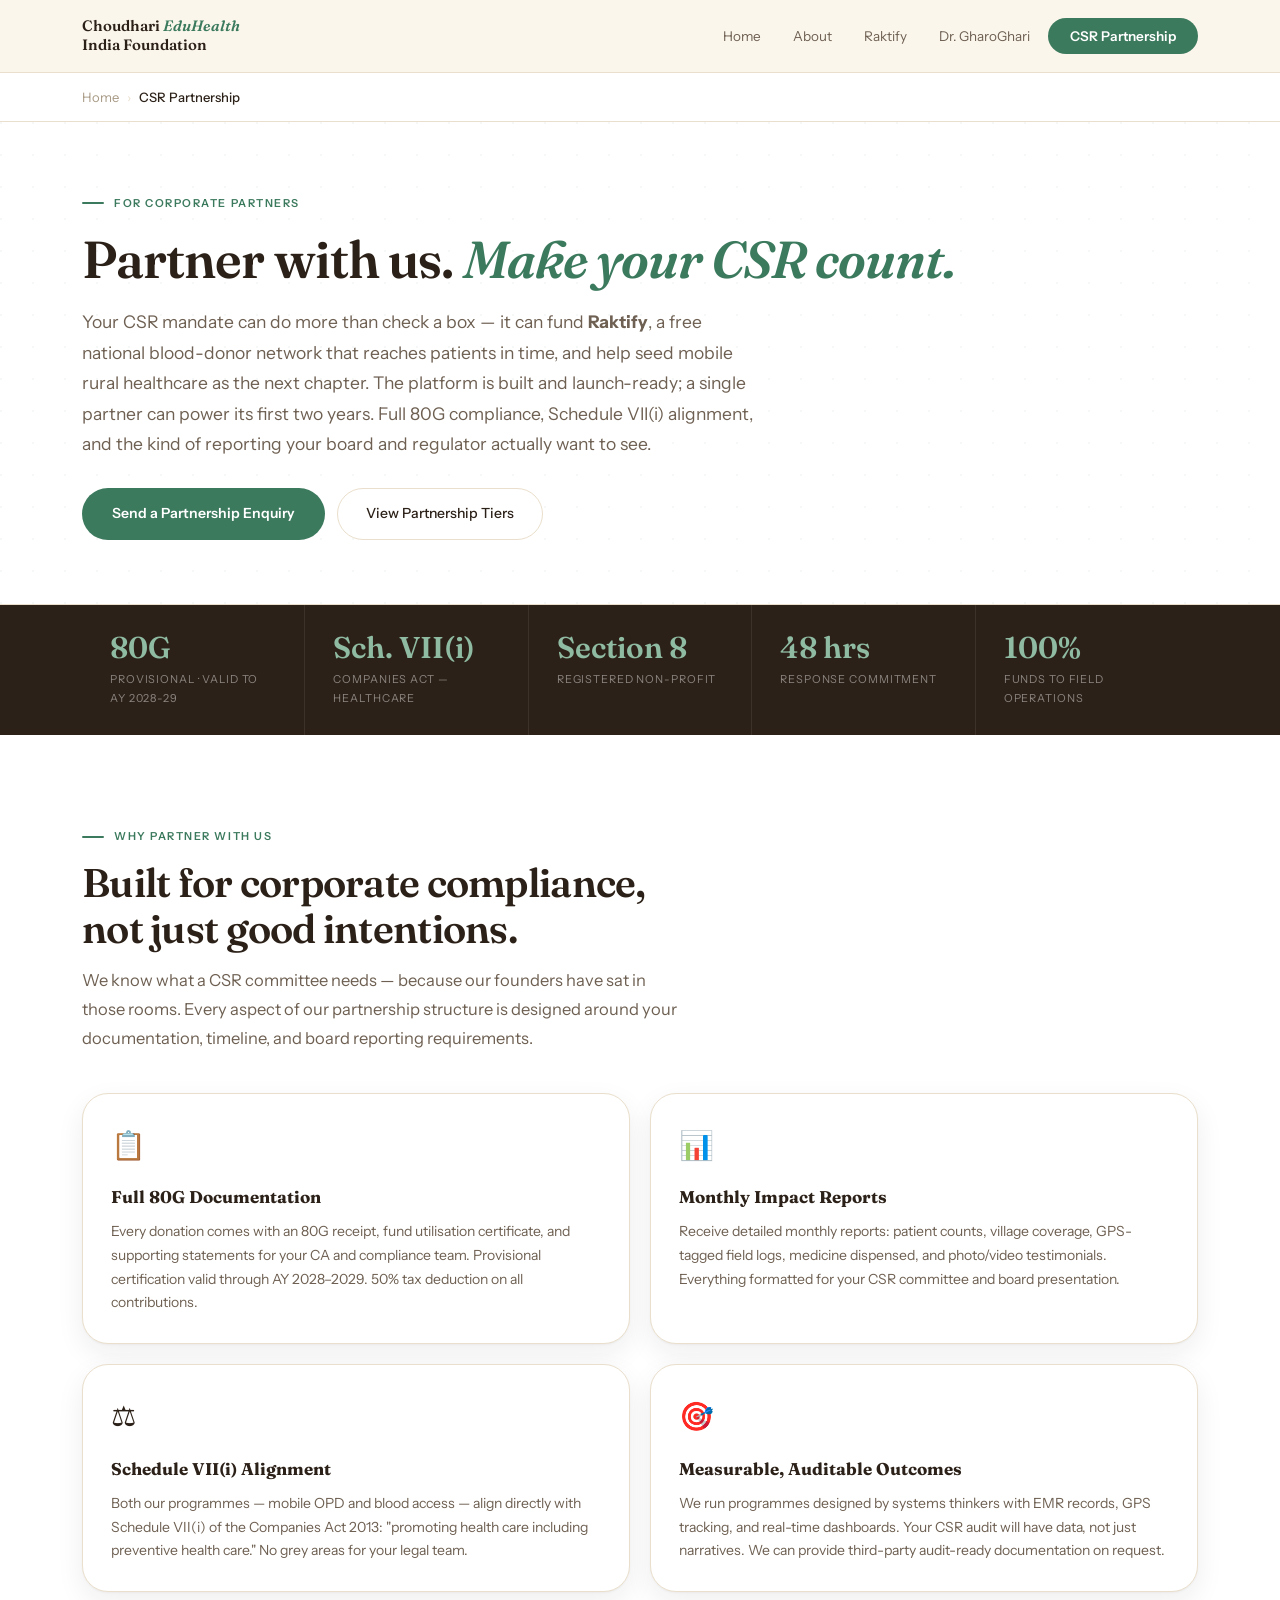
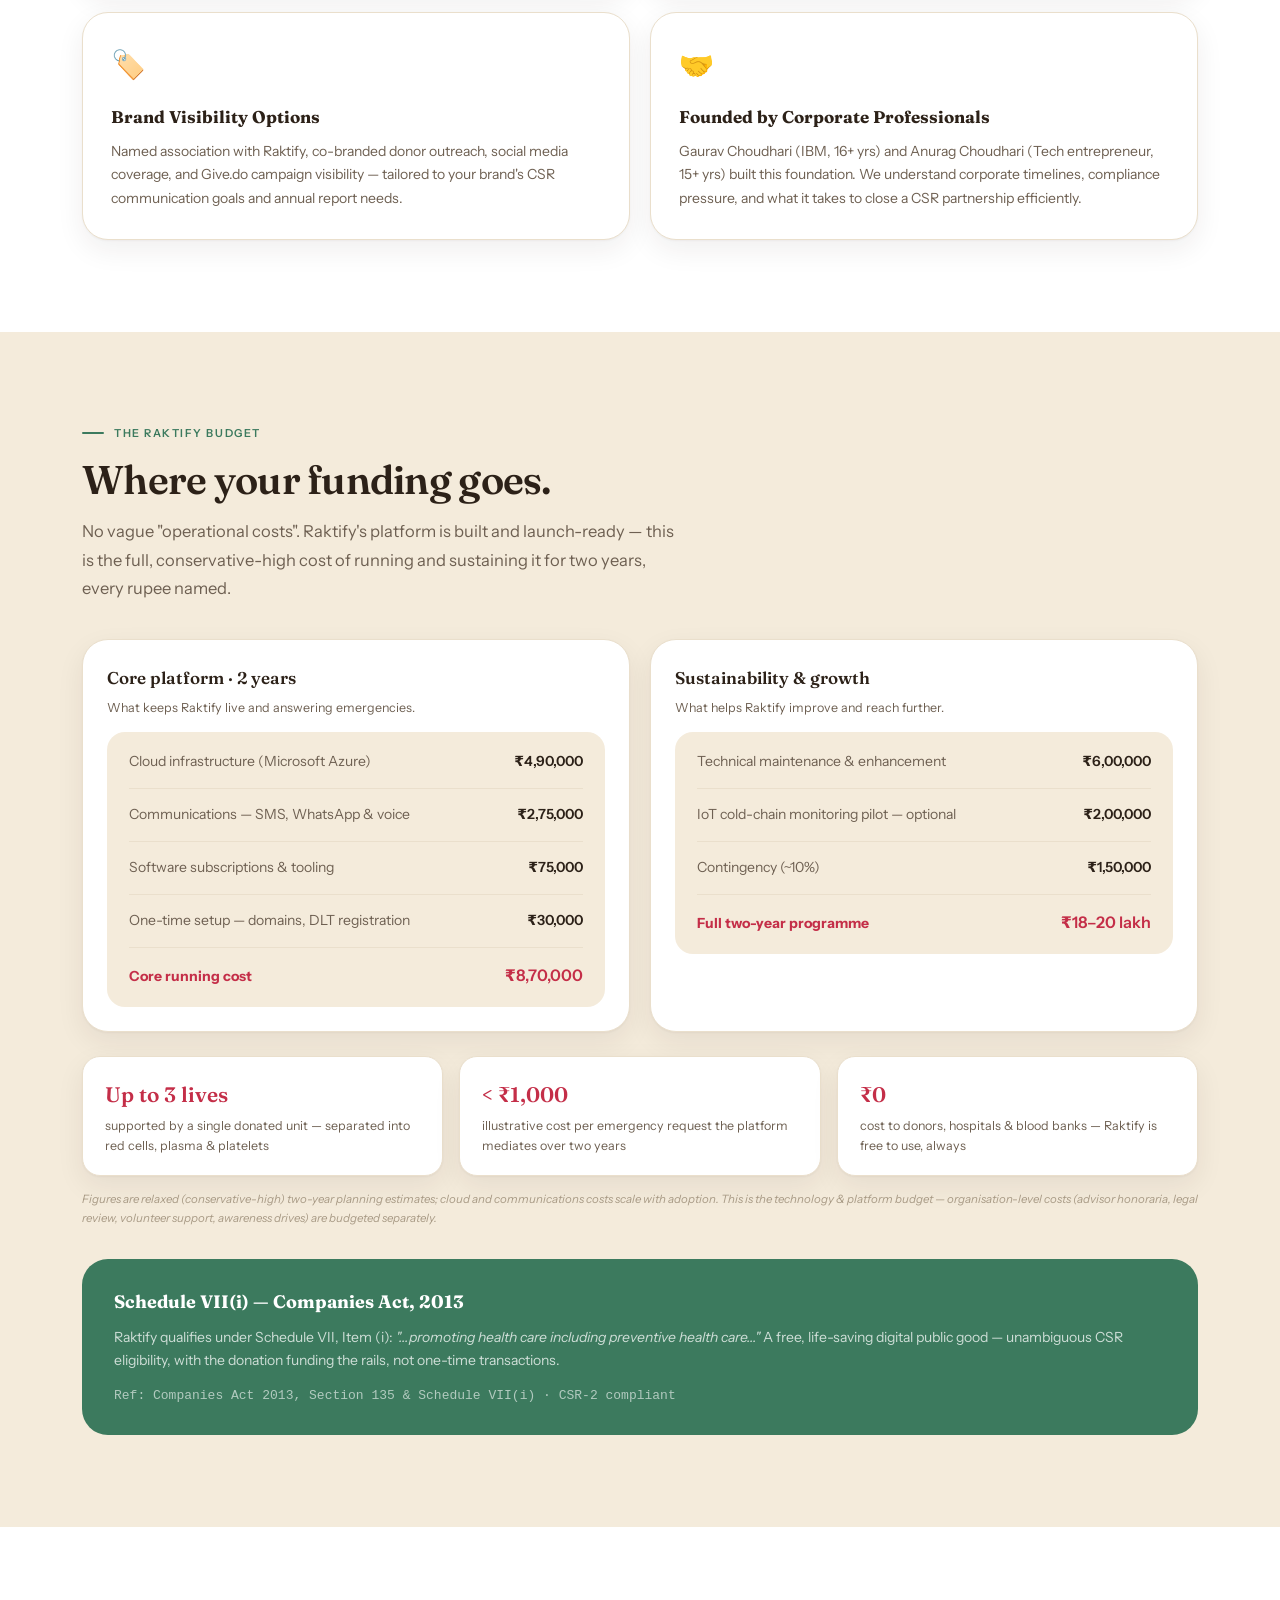
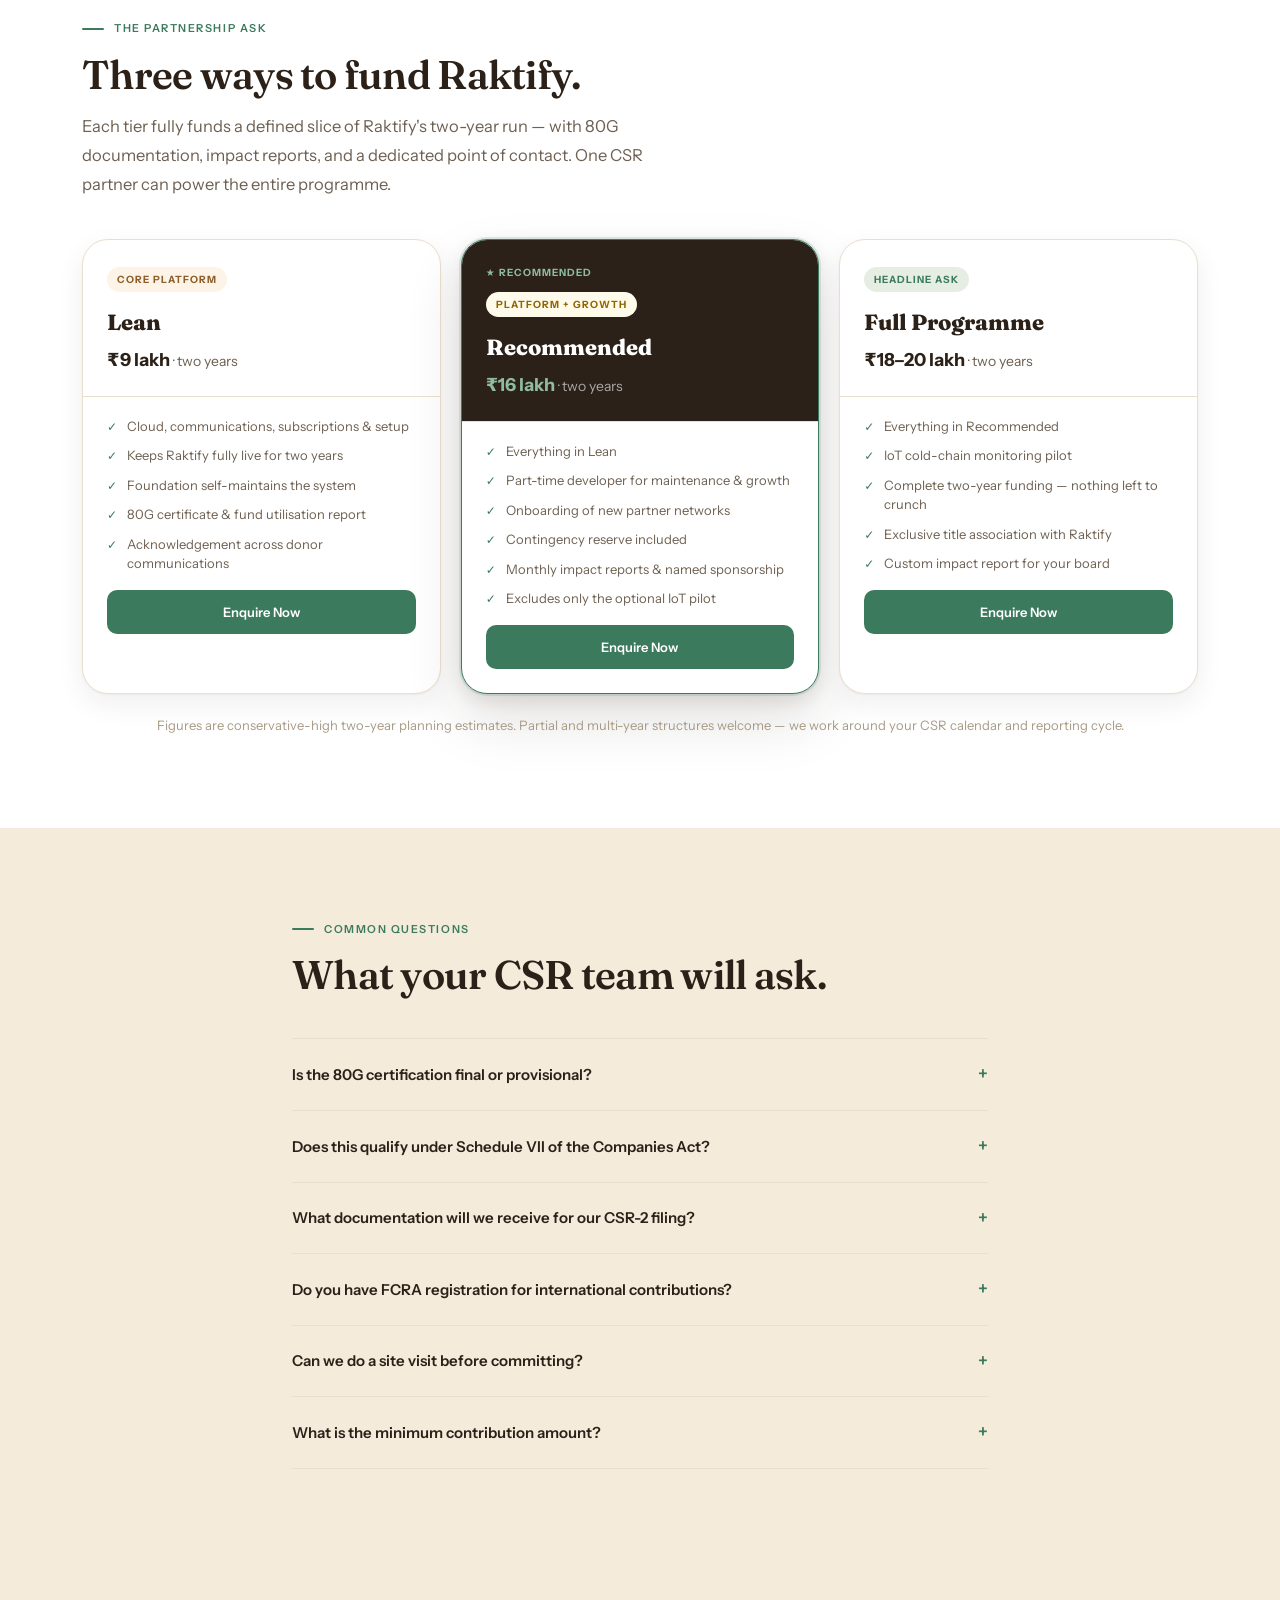
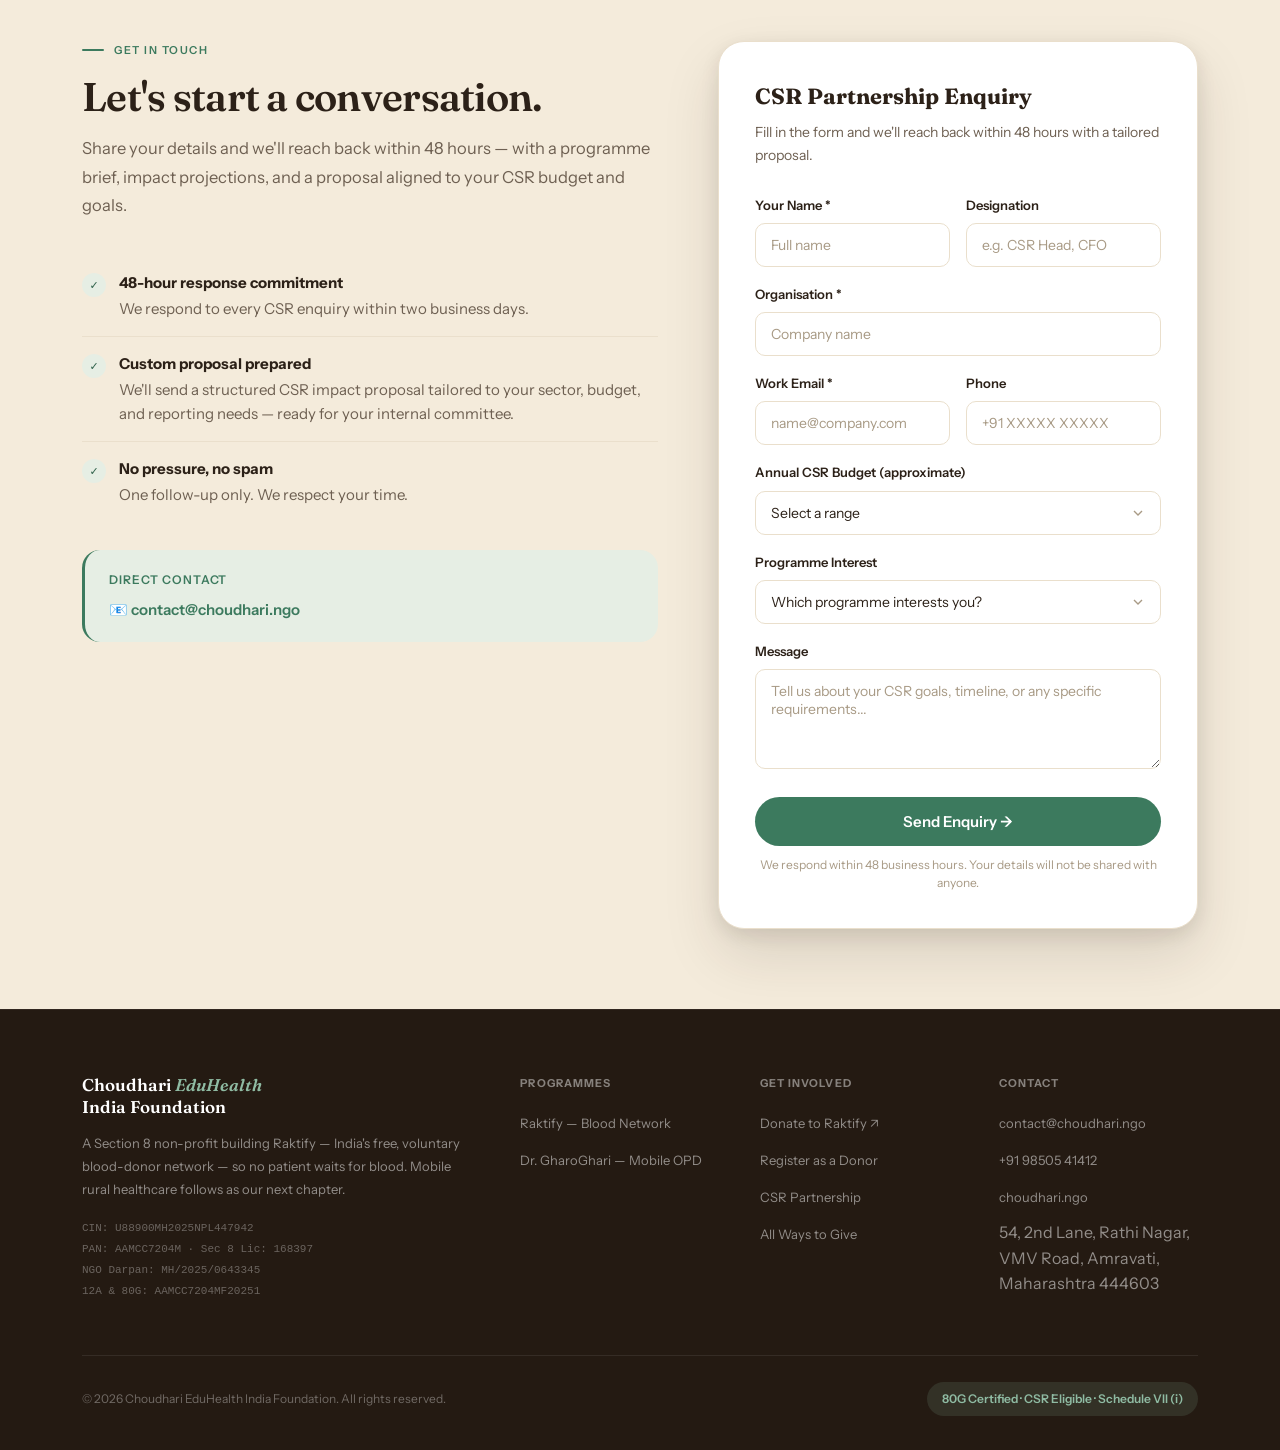
==== commit ef8a0f98: "Add files via upload" ====
--- a/csr-partnership.html
+++ b/csr-partnership.html
@@ -7,7 +7,7 @@
 <meta name="description" content="Partner with Choudhari EduHealth India Foundation for Schedule VII(i)-aligned CSR. 80G certified, full impact reporting, and pan-India healthcare reach.">
 <link rel="preconnect" href="https://fonts.googleapis.com">
 <link rel="preconnect" href="https://fonts.gstatic.com" crossorigin>
-<link href="https://fonts.googleapis.com/css2?family=Syne:wght@400;600;700;800&family=Instrument+Sans:wght@400;500;600&display=swap" rel="stylesheet">
+<link href="https://fonts.googleapis.com/css2?family=Fraunces:ital,opsz,wght@0,9..144,400;0,9..144,500;0,9..144,600;0,9..144,700;1,9..144,400;1,9..144,500;1,9..144,600&family=Instrument+Sans:wght@400;500;600&display=swap" rel="stylesheet">
 <link rel="stylesheet" href="styles.css">
 <style>
   .hero-accent { color: var(--blue); }
@@ -32,8 +32,8 @@
   .tier-feature { display: flex; gap: 10px; align-items: flex-start; font-size: 13px; color: var(--text-secondary); margin-bottom: 10px; line-height: 1.5; }
   .tier-check { color: var(--blue); font-weight: 700; font-size: 12px; flex-shrink: 0; margin-top: 1px; }
   .tier-cta { display: block; text-align: center; background: var(--blue); color: white; padding: 11px; border-radius: var(--radius-sm); font-size: 13px; font-weight: 600; text-decoration: none; margin-top: 16px; transition: var(--transition); }
-  .tier-cta:hover { background: #0044aa; }
-  .tier-card.featured { border-color: var(--blue); box-shadow: 0 0 0 2px rgba(0,85,204,0.15), var(--shadow-lg); }
+  .tier-cta:hover { background: #2E6049; }
+  .tier-card.featured { border-color: var(--blue); box-shadow: 0 0 0 2px rgba(60,122,94,0.15), var(--shadow-lg); }
   .tier-card.featured .tier-top { background: var(--navy); }
   .tier-card.featured .tier-name { color: white; }
   .tier-card.featured .tier-amount { color: rgba(255,255,255,0.6); }
@@ -82,8 +82,8 @@
     <ul class="nav-links">
       <li><a href="index.html">Home</a></li>
       <li><a href="index.html#about">About</a></li>
+      <li><a href="raktify.html">Raktify</a></li>
       <li><a href="dr-gharoghari.html">Dr. GharoGhari</a></li>
-      <li><a href="bloodconnect.html">BloodConnect</a></li>
       <li><a href="csr-partnership.html" class="nav-cta active">CSR Partnership</a></li>
     </ul>
   </div>
@@ -103,7 +103,7 @@
   <div class="page-hero-inner">
     <div class="section-label">For Corporate Partners</div>
     <h1>Partner with us. <span>Make your CSR count.</span></h1>
-    <p class="page-hero-sub" style="max-width:680px;">Your CSR mandate can do more than check a box. Through Choudhari EduHealth, your funds go directly into field operations — with full 80G compliance, Schedule VII(i) alignment, and monthly impact reporting that your board and regulator actually wants to see.</p>
+    <p class="page-hero-sub" style="max-width:680px;">Your CSR mandate can do more than check a box — it can fund <strong>Raktify</strong>, a free national blood-donor network that reaches patients in time, and help seed mobile rural healthcare as the next chapter. The platform is built and launch-ready; a single partner can power its first two years. Full 80G compliance, Schedule VII(i) alignment, and the kind of reporting your board and regulator actually want to see.</p>
     <div class="btn-row">
       <a href="#enquire" class="btn-primary">Send a Partnership Enquiry</a>
       <a href="#tiers" class="btn-outline">View Partnership Tiers</a>
@@ -152,7 +152,7 @@
       <div class="why-card">
         <div class="why-icon">🏷️</div>
         <div class="why-title">Brand Visibility Options</div>
-        <div class="why-desc">Named programme sponsorship, van branding, co-branded outreach materials, social media coverage, and Give.do campaign visibility — tailored to your brand's CSR communication goals and annual report needs.</div>
+        <div class="why-desc">Named association with Raktify, co-branded donor outreach, social media coverage, and Give.do campaign visibility — tailored to your brand's CSR communication goals and annual report needs.</div>
       </div>
       <div class="why-card">
         <div class="why-icon">🤝</div>
@@ -163,46 +163,55 @@
   </div>
 </section>
 
-<!-- WHAT FUNDS ENABLE -->
+<!-- THE RAKTIFY BUDGET -->
 <section class="section" style="background:var(--gray-50);">
   <div class="section-inner">
-    <div class="section-label">Where Funds Go</div>
-    <h2 class="section-h">Your money, on the ground.</h2>
-    <p class="section-sub">We don't believe in vague "operational costs." Here is exactly what your CSR contribution enables, broken down by programme.</p>
+    <div class="section-label">The Raktify Budget</div>
+    <h2 class="section-h">Where your funding goes.</h2>
+    <p class="section-sub">No vague "operational costs". Raktify's platform is built and launch-ready — this is the full, conservative-high cost of running and sustaining it for two years, every rupee named.</p>
     <div class="use-grid">
-      <div class="use-card">
-        <div class="use-icon">🚐</div>
-        <div>
-          <div class="use-title">Mobile OPD Van — Full Sponsorship</div>
-          <div class="use-desc">₹66.9 Lakhs funds one van for Year 1 — CapEx + 12 months of operations. That's 52 villages/month, ~350 patients/week, free medicines and diagnostics. Includes your brand on the van.</div>
-        </div>
-      </div>
-      <div class="use-card">
-        <div class="use-icon">👨‍⚕️</div>
-        <div>
-          <div class="use-title">Medical Staff — Monthly Operations</div>
-          <div class="use-desc">₹2.4 Lakhs/month sustains one full van team: MBBS doctor, nurse, pharmacist, driver, and programme coordinator for 26 operating days.</div>
-        </div>
-      </div>
-      <div class="use-card">
-        <div class="use-icon">💊</div>
-        <div>
-          <div class="use-title">Medicines &amp; Diagnostics</div>
-          <div class="use-desc">₹50,000/month keeps the pharmacy stocked and point-of-care kits (BP, blood sugar, hemoglobin, ECG) running — ensuring no patient leaves without care due to stock-outs.</div>
-        </div>
-      </div>
-      <div class="use-card">
-        <div class="use-icon">🩸</div>
-        <div>
-          <div class="use-title">BloodConnect Network — National Rollout</div>
-          <div class="use-desc">Fund the technology platform, coordinator network, and community outreach that powers voluntary blood donor matching across India. Zero cost passed to patients.</div>
-        </div>
-      </div>
-    </div>
+      <div class="use-card" style="display:block;">
+        <div style="font-family:var(--font-display); font-size:17px; font-weight:600; color:var(--navy); margin-bottom:4px;">Core platform · 2 years</div>
+        <div style="font-size:12.5px; color:var(--text-secondary); margin-bottom:14px;">What keeps Raktify live and answering emergencies.</div>
+        <div class="detail-table">
+          <div class="detail-row"><span class="detail-key">Cloud infrastructure (Microsoft Azure)</span><span class="detail-val">₹4,90,000</span></div>
+          <div class="detail-row"><span class="detail-key">Communications — SMS, WhatsApp &amp; voice</span><span class="detail-val">₹2,75,000</span></div>
+          <div class="detail-row"><span class="detail-key">Software subscriptions &amp; tooling</span><span class="detail-val">₹75,000</span></div>
+          <div class="detail-row"><span class="detail-key">One-time setup — domains, DLT registration</span><span class="detail-val">₹30,000</span></div>
+          <div class="detail-row" style="border-bottom:none;"><span class="detail-key" style="color:var(--red); font-weight:700;">Core running cost</span><span class="detail-val" style="color:var(--red); font-size:16px;">₹8,70,000</span></div>
+        </div>
+      </div>
+      <div class="use-card" style="display:block;">
+        <div style="font-family:var(--font-display); font-size:17px; font-weight:600; color:var(--navy); margin-bottom:4px;">Sustainability &amp; growth</div>
+        <div style="font-size:12.5px; color:var(--text-secondary); margin-bottom:14px;">What helps Raktify improve and reach further.</div>
+        <div class="detail-table">
+          <div class="detail-row"><span class="detail-key">Technical maintenance &amp; enhancement</span><span class="detail-val">₹6,00,000</span></div>
+          <div class="detail-row"><span class="detail-key">IoT cold-chain monitoring pilot — optional</span><span class="detail-val">₹2,00,000</span></div>
+          <div class="detail-row"><span class="detail-key">Contingency (~10%)</span><span class="detail-val">₹1,50,000</span></div>
+          <div class="detail-row" style="border-bottom:none;"><span class="detail-key" style="color:var(--red); font-weight:700;">Full two-year programme</span><span class="detail-val" style="color:var(--red); font-size:16px;">₹18–20 lakh</span></div>
+        </div>
+      </div>
+    </div>
+
+    <div style="display:flex; flex-wrap:wrap; gap:16px; margin-top:24px;">
+      <div style="flex:1; min-width:200px; background:#fff; border:1px solid var(--gray-100); border-radius:var(--radius-md); padding:20px 22px; box-shadow:var(--shadow-card);">
+        <div style="font-family:var(--font-display); font-size:21px; font-weight:600; color:var(--red);">Up to 3 lives</div>
+        <div style="font-size:12.5px; color:var(--text-secondary); margin-top:4px; line-height:1.55;">supported by a single donated unit — separated into red cells, plasma &amp; platelets</div>
+      </div>
+      <div style="flex:1; min-width:200px; background:#fff; border:1px solid var(--gray-100); border-radius:var(--radius-md); padding:20px 22px; box-shadow:var(--shadow-card);">
+        <div style="font-family:var(--font-display); font-size:21px; font-weight:600; color:var(--red);">&lt; ₹1,000</div>
+        <div style="font-size:12.5px; color:var(--text-secondary); margin-top:4px; line-height:1.55;">illustrative cost per emergency request the platform mediates over two years</div>
+      </div>
+      <div style="flex:1; min-width:200px; background:#fff; border:1px solid var(--gray-100); border-radius:var(--radius-md); padding:20px 22px; box-shadow:var(--shadow-card);">
+        <div style="font-family:var(--font-display); font-size:21px; font-weight:600; color:var(--red);">₹0</div>
+        <div style="font-size:12.5px; color:var(--text-secondary); margin-top:4px; line-height:1.55;">cost to donors, hospitals &amp; blood banks — Raktify is free to use, always</div>
+      </div>
+    </div>
+    <p style="margin-top:14px; font-size:11.5px; color:var(--gray-400); line-height:1.6; font-style:italic;">Figures are relaxed (conservative-high) two-year planning estimates; cloud and communications costs scale with adoption. This is the technology &amp; platform budget — organisation-level costs (advisor honoraria, legal review, volunteer support, awareness drives) are budgeted separately.</p>
 
     <div class="sched-box">
       <div class="sched-title">Schedule VII(i) — Companies Act, 2013</div>
-      <div class="sched-desc">All programmes qualify under Schedule VII, Item (i): <em>"Eradicating hunger, poverty and malnutrition, promoting health care including preventive health care and sanitation including contribution to the Swach Bharat Kosh set-up by the Central Government for the promotion of sanitation."</em></div>
+      <div class="sched-desc">Raktify qualifies under Schedule VII, Item (i): <em>"...promoting health care including preventive health care..."</em> A free, life-saving digital public good — unambiguous CSR eligibility, with the donation funding the rails, not one-time transactions.</div>
       <div class="sched-ref">Ref: Companies Act 2013, Section 135 &amp; Schedule VII(i) · CSR-2 compliant</div>
     </div>
   </div>
@@ -211,65 +220,63 @@
 <!-- TIERS -->
 <section class="section" id="tiers" style="background:white;">
   <div class="section-inner">
-    <div class="section-label">Partnership Tiers</div>
-    <h2 class="section-h">Find the right level of engagement.</h2>
-    <p class="section-sub">Every partnership tier includes 80G documentation, impact reports, and a dedicated point of contact. Choose the level that fits your CSR budget and visibility goals.</p>
+    <div class="section-label">The Partnership Ask</div>
+    <h2 class="section-h">Three ways to fund Raktify.</h2>
+    <p class="section-sub">Each tier fully funds a defined slice of Raktify's two-year run — with 80G documentation, impact reports, and a dedicated point of contact. One CSR partner can power the entire programme.</p>
     <div class="tiers-grid">
 
       <div class="tier-card">
         <div class="tier-top">
-          <div class="tier-badge bronze">Community Partner</div>
-          <div class="tier-name">Supporter</div>
-          <div class="tier-amount">Starting at <strong>₹5 Lakhs</strong> / year</div>
+          <div class="tier-badge bronze">Core Platform</div>
+          <div class="tier-name">Lean</div>
+          <div class="tier-amount"><strong>₹9 lakh</strong> · two years</div>
         </div>
         <div class="tier-body">
+          <div class="tier-feature"><span class="tier-check">✓</span> Cloud, communications, subscriptions &amp; setup</div>
+          <div class="tier-feature"><span class="tier-check">✓</span> Keeps Raktify fully live for two years</div>
+          <div class="tier-feature"><span class="tier-check">✓</span> Foundation self-maintains the system</div>
           <div class="tier-feature"><span class="tier-check">✓</span> 80G certificate &amp; fund utilisation report</div>
-          <div class="tier-feature"><span class="tier-check">✓</span> Quarterly impact reports</div>
-          <div class="tier-feature"><span class="tier-check">✓</span> Acknowledgement in annual report</div>
-          <div class="tier-feature"><span class="tier-check">✓</span> Logo on Foundation website</div>
-          <div class="tier-feature"><span class="tier-check">✓</span> Social media mention</div>
+          <div class="tier-feature"><span class="tier-check">✓</span> Acknowledgement across donor communications</div>
           <a href="#enquire" class="tier-cta">Enquire Now</a>
         </div>
       </div>
 
       <div class="tier-card featured">
         <div class="tier-top">
-          <div class="tier-featured-label">★ Most Popular</div>
-          <div class="tier-badge gold">Programme Partner</div>
-          <div class="tier-name">Sponsor</div>
-          <div class="tier-amount">Starting at <strong>₹25 Lakhs</strong> / year</div>
+          <div class="tier-featured-label">★ Recommended</div>
+          <div class="tier-badge gold">Platform + Growth</div>
+          <div class="tier-name">Recommended</div>
+          <div class="tier-amount"><strong>₹16 lakh</strong> · two years</div>
         </div>
         <div class="tier-body">
-          <div class="tier-feature"><span class="tier-check">✓</span> Everything in Supporter</div>
-          <div class="tier-feature"><span class="tier-check">✓</span> Named programme sponsorship</div>
-          <div class="tier-feature"><span class="tier-check">✓</span> Monthly impact reports with field data</div>
-          <div class="tier-feature"><span class="tier-check">✓</span> Co-branding on outreach materials</div>
-          <div class="tier-feature"><span class="tier-check">✓</span> Van branding (Dr. GharoGhari)</div>
-          <div class="tier-feature"><span class="tier-check">✓</span> Field visit opportunity for your team</div>
-          <div class="tier-feature"><span class="tier-check">✓</span> Give.do campaign co-branding</div>
+          <div class="tier-feature"><span class="tier-check">✓</span> Everything in Lean</div>
+          <div class="tier-feature"><span class="tier-check">✓</span> Part-time developer for maintenance &amp; growth</div>
+          <div class="tier-feature"><span class="tier-check">✓</span> Onboarding of new partner networks</div>
+          <div class="tier-feature"><span class="tier-check">✓</span> Contingency reserve included</div>
+          <div class="tier-feature"><span class="tier-check">✓</span> Monthly impact reports &amp; named sponsorship</div>
+          <div class="tier-feature"><span class="tier-check">✓</span> Excludes only the optional IoT pilot</div>
           <a href="#enquire" class="tier-cta">Enquire Now</a>
         </div>
       </div>
 
       <div class="tier-card">
         <div class="tier-top">
-          <div class="tier-badge platinum">Strategic Partner</div>
-          <div class="tier-name">Principal</div>
-          <div class="tier-amount">Starting at <strong>₹65 Lakhs</strong> / year</div>
+          <div class="tier-badge platinum">Headline Ask</div>
+          <div class="tier-name">Full Programme</div>
+          <div class="tier-amount"><strong>₹18–20 lakh</strong> · two years</div>
         </div>
         <div class="tier-body">
-          <div class="tier-feature"><span class="tier-check">✓</span> Everything in Sponsor</div>
-          <div class="tier-feature"><span class="tier-check">✓</span> Full van ownership &amp; naming rights</div>
-          <div class="tier-feature"><span class="tier-check">✓</span> Exclusive district-level association</div>
-          <div class="tier-feature"><span class="tier-check">✓</span> Third-party impact audit included</div>
-          <div class="tier-feature"><span class="tier-check">✓</span> Seat on Programme Advisory Board</div>
+          <div class="tier-feature"><span class="tier-check">✓</span> Everything in Recommended</div>
+          <div class="tier-feature"><span class="tier-check">✓</span> IoT cold-chain monitoring pilot</div>
+          <div class="tier-feature"><span class="tier-check">✓</span> Complete two-year funding — nothing left to crunch</div>
+          <div class="tier-feature"><span class="tier-check">✓</span> Exclusive title association with Raktify</div>
           <div class="tier-feature"><span class="tier-check">✓</span> Custom impact report for your board</div>
           <a href="#enquire" class="tier-cta">Enquire Now</a>
         </div>
       </div>
 
     </div>
-    <p style="margin-top:20px; font-size:13px; color:var(--gray-400); text-align:center;">All amounts are indicative. Custom structures available — we work around your CSR calendar and reporting cycle.</p>
+    <p style="margin-top:20px; font-size:13px; color:var(--gray-400); text-align:center;">Figures are conservative-high two-year planning estimates. Partial and multi-year structures welcome — we work around your CSR calendar and reporting cycle.</p>
   </div>
 </section>
 
@@ -285,7 +292,7 @@
       </div>
       <div class="faq-item">
         <div class="faq-q">Does this qualify under Schedule VII of the Companies Act? <span class="faq-arrow">+</span></div>
-        <div class="faq-a">Yes, unambiguously. Both programmes — Dr. GharoGhari (mobile OPD) and BloodConnect (voluntary blood access) — fall squarely under Schedule VII(i): preventive and primary healthcare. We can provide a legal opinion letter on request for your Board's comfort.</div>
+        <div class="faq-a">Yes, unambiguously. Raktify (voluntary blood access) and Dr. GharoGhari (mobile OPD) both fall squarely under Schedule VII(i): preventive and primary healthcare. We can provide a legal opinion letter on request for your Board's comfort.</div>
       </div>
       <div class="faq-item">
         <div class="faq-q">What documentation will we receive for our CSR-2 filing? <span class="faq-arrow">+</span></div>
@@ -383,8 +390,8 @@
           <label class="form-label">Programme Interest</label>
           <select class="form-select" name="programme">
             <option value="" disabled selected>Which programme interests you?</option>
-            <option>Dr. GharoGhari — Mobile OPD</option>
-            <option>BloodConnect — National Donor Network</option>
+            <option>Raktify — National Blood Network</option>
+            <option>Dr. GharoGhari — Mobile OPD (next phase)</option>
             <option>Both programmes</option>
             <option>General organisational support</option>
             <option>Not sure — need more information</option>
@@ -412,37 +419,38 @@
     <div class="footer-grid">
       <div>
         <div class="footer-logo">Choudhari <span>EduHealth</span><br>India Foundation</div>
-        <div class="footer-desc">A Section 8 Non-Profit delivering mobile healthcare and national blood access programmes across rural India since 2025.</div>
-        <div class="footer-reg">CIN: U88900MH2025NPL447942 · PAN: AAMCC7204M<br>NGO Darpan: MH/2025/0643345 · Sec 8 Lic: 168397<br>12A &amp; 80G: AAMCC7204MF20251</div>
+        <div class="footer-desc">A Section 8 non-profit building Raktify — India's free, voluntary blood-donor network — so no patient waits for blood. Mobile rural healthcare follows as our next chapter.</div>
+        <div class="footer-reg">CIN: U88900MH2025NPL447942<br>PAN: AAMCC7204M &middot; Sec 8 Lic: 168397<br>NGO Darpan: MH/2025/0643345<br>12A &amp; 80G: AAMCC7204MF20251</div>
       </div>
       <div>
         <div class="footer-col-title">Programmes</div>
         <ul class="footer-col-links">
-          <li><a href="dr-gharoghari.html">Dr. GharoGhari</a></li>
-          <li><a href="bloodconnect.html">BloodConnect</a></li>
+          <li><a href="raktify.html">Raktify — Blood Network</a></li>
+          <li><a href="dr-gharoghari.html">Dr. GharoGhari — Mobile OPD</a></li>
         </ul>
       </div>
       <div>
-        <div class="footer-col-title">Organisation</div>
+        <div class="footer-col-title">Get Involved</div>
         <ul class="footer-col-links">
-          <li><a href="index.html#about">About Us</a></li>
-          <li><a href="index.html#credentials">Credentials</a></li>
+          <li><a href="https://r.give.do/JapPvIUZ" target="_blank" rel="noopener">Donate to Raktify ↗</a></li>
+          <li><a href="raktify.html#register">Register as a Donor</a></li>
           <li><a href="csr-partnership.html">CSR Partnership</a></li>
-          <li><a href="donate.html" style="color:var(--red);font-weight:600;">Donate</a></li>
+          <li><a href="donate.html">All Ways to Give</a></li>
         </ul>
       </div>
       <div>
         <div class="footer-col-title">Contact</div>
         <ul class="footer-col-links">
           <li><a href="mailto:contact@choudhari.ngo">contact@choudhari.ngo</a></li>
+          <li><a href="tel:+919850541412">+91 98505 41412</a></li>
           <li><a href="https://choudhari.ngo">choudhari.ngo</a></li>
-          <li><a href="https://give.do/fundraisers/68a5aa2ba27293517f5c2f7f" target="_blank">Give.do ↗</a></li>
+          <li style="color:rgba(255,255,255,0.5); line-height:1.6;">54, 2nd Lane, Rathi Nagar,<br>VMV Road, Amravati,<br>Maharashtra 444603</li>
         </ul>
       </div>
     </div>
     <div class="footer-bottom">
-      <div class="footer-copy">© 2025 Choudhari EduHealth India Foundation. All rights reserved.</div>
-      <div class="footer-80g">80G Certified · CSR Eligible · Schedule VII (i)</div>
+      <div class="footer-copy">&copy; 2026 Choudhari EduHealth India Foundation. All rights reserved.</div>
+      <div class="footer-80g">80G Certified &middot; CSR Eligible &middot; Schedule VII (i)</div>
     </div>
   </div>
 </footer>
--- a/styles.css
+++ b/styles.css
@@ -1,44 +1,73 @@
-@import url('https://fonts.googleapis.com/css2?family=Syne:wght@400;600;700;800&family=Instrument+Sans:wght@400;500;600&display=swap');
+@import url('https://fonts.googleapis.com/css2?family=Fraunces:ital,opsz,wght@0,9..144,400;0,9..144,500;0,9..144,600;0,9..144,700;1,9..144,400;1,9..144,500;1,9..144,600&family=Instrument+Sans:wght@400;500;600&display=swap');
 
 /* ─── RESET & TOKENS ─── */
 *, *::before, *::after { box-sizing: border-box; margin: 0; padding: 0; }
 
 :root {
-  --navy: #0B1929;
-  --navy-mid: #162840;
-  --blue: #0055CC;
-  --blue-light: #EEF3FB;
-  --blue-mid: #4D9EFF;
-  --red: #CC2200;
-  --red-light: #FEF0EE;
-  --red-mid: #E05540;
-  --gray-50: #F4F6F9;
-  --gray-100: #DDE3EC;
-  --gray-400: #8A9BB0;
-  --gray-600: #4A5B6E;
-  --white: #FFFFFF;
-  --text-primary: #0B1929;
-  --text-secondary: #4A5B6E;
-  --font-display: 'Syne', sans-serif;
-  --font-body: 'Instrument Sans', sans-serif;
-  --radius-sm: 6px;
-  --radius-md: 10px;
-  --radius-lg: 16px;
-  --shadow-card: 0 1px 3px rgba(11,25,41,0.08), 0 4px 16px rgba(11,25,41,0.06);
-  --shadow-lg: 0 4px 24px rgba(11,25,41,0.12);
-  --transition: 0.2s ease;
-  --max-w: 1200px;
+  /* ── warm & human palette ── */
+  --paper:        #FBF6EC;
+  --paper-warm:   #F4EBDB;
+  --card:         #FFFFFF;
+  --ink:          #2C2118;
+  --ink-deep:     #241A12;
+  --ink-soft:     #6E6052;
+  --ink-faint:    #A89A85;
+  --line:         #EADFCC;
+  --line-soft:    #F1E9DA;
+
+  --crimson:      #C42E48;
+  --crimson-deep: #A11F38;
+  --crimson-tint: #F8E5E4;
+  --crimson-soft: #E78C97;
+
+  --sage:         #3C7A5E;
+  --sage-deep:    #2E6049;
+  --sage-tint:    #E6EEE4;
+  --sage-soft:    #8FBBA3;
+
+  --gold:         #C8893A;
+
+  /* ── legacy aliases — keep existing class refs working ── */
+  --navy:           #2C2118;
+  --navy-mid:       #38291C;
+  --blue:           #3C7A5E;
+  --blue-light:     #E6EEE4;
+  --blue-mid:       #8FBBA3;
+  --red:            #C42E48;
+  --red-light:      #F8E5E4;
+  --red-mid:        #E78C97;
+  --gray-50:        #F4EBDB;
+  --gray-100:       #EADFCC;
+  --gray-400:       #A89A85;
+  --gray-600:       #6E6052;
+  --white:          #FFFFFF;
+  --text-primary:   #2C2118;
+  --text-secondary: #6E6052;
+
+  --font-display: 'Fraunces', Georgia, 'Times New Roman', serif;
+  --font-body:    'Instrument Sans', system-ui, -apple-system, sans-serif;
+
+  --radius-sm:   10px;
+  --radius-md:   18px;
+  --radius-lg:   26px;
+  --radius-pill: 999px;
+
+  --shadow-card: 0 1px 2px rgba(44,33,24,0.04), 0 10px 28px rgba(44,33,24,0.07);
+  --shadow-lg:   0 6px 18px rgba(44,33,24,0.10), 0 26px 56px rgba(44,33,24,0.13);
+  --transition:  0.25s cubic-bezier(0.4, 0, 0.2, 1);
+  --max-w:       1180px;
 }
 
 html { scroll-behavior: smooth; }
 
 body {
   font-family: var(--font-body);
-  background: var(--gray-50);
+  background: var(--paper);
   color: var(--text-primary);
   line-height: 1.7;
   font-size: 16px;
   -webkit-font-smoothing: antialiased;
+  -moz-osx-font-smoothing: grayscale;
 }
 
 /* ─── NAV ─── */
@@ -46,15 +75,16 @@
   position: sticky;
   top: 0;
   z-index: 100;
-  background: rgba(255,255,255,0.97);
-  backdrop-filter: blur(12px);
-  border-bottom: 1px solid var(--gray-100);
+  background: rgba(251,246,236,0.88);
+  backdrop-filter: blur(14px);
+  -webkit-backdrop-filter: blur(14px);
+  border-bottom: 1px solid var(--line);
 }
 .nav-inner {
   max-width: var(--max-w);
   margin: 0 auto;
   padding: 0 32px;
-  height: 68px;
+  height: 72px;
   display: flex;
   align-items: center;
   justify-content: space-between;
@@ -62,14 +92,14 @@
 }
 .nav-logo {
   font-family: var(--font-display);
-  font-weight: 700;
-  font-size: 14px;
-  color: var(--navy);
+  font-weight: 600;
+  font-size: 15px;
+  color: var(--ink);
   text-decoration: none;
   line-height: 1.25;
   flex-shrink: 0;
 }
-.nav-logo span { color: var(--blue); }
+.nav-logo span { color: var(--sage); font-style: italic; }
 .nav-links {
   display: flex;
   gap: 4px;
@@ -77,19 +107,19 @@
 }
 .nav-links a {
   font-size: 13.5px;
-  color: var(--gray-600);
+  color: var(--ink-soft);
   text-decoration: none;
-  padding: 6px 12px;
-  border-radius: var(--radius-sm);
-  transition: var(--transition);
-}
-.nav-links a:hover { background: var(--gray-50); color: var(--navy); }
-.nav-links a.active { color: var(--blue); font-weight: 600; }
+  padding: 7px 14px;
+  border-radius: var(--radius-pill);
+  transition: var(--transition);
+}
+.nav-links a:hover { background: var(--paper-warm); color: var(--ink); }
+.nav-links a.active { color: var(--sage); font-weight: 600; }
 .nav-cta {
-  background: var(--blue);
+  background: var(--sage);
   color: white !important;
   padding: 10px 22px !important;
-  border-radius: var(--radius-sm);
+  border-radius: var(--radius-pill);
   font-weight: 600;
   font-size: 13.5px;
   text-decoration: none;
@@ -97,30 +127,30 @@
   flex-shrink: 0;
   white-space: nowrap;
 }
-.nav-cta:hover { background: #0044aa !important; }
+.nav-cta:hover { background: var(--sage-deep) !important; }
 
 /* ─── BREADCRUMB ─── */
 .breadcrumb {
-  background: white;
-  border-bottom: 1px solid var(--gray-100);
+  background: var(--card);
+  border-bottom: 1px solid var(--line);
 }
 .breadcrumb-inner {
   max-width: var(--max-w);
   margin: 0 auto;
-  padding: 12px 32px;
+  padding: 13px 32px;
   display: flex;
   align-items: center;
   gap: 8px;
   font-size: 13px;
-  color: var(--gray-400);
-}
-.breadcrumb a { color: var(--gray-400); text-decoration: none; transition: var(--transition); }
-.breadcrumb a:hover { color: var(--blue); }
-.breadcrumb-sep { color: var(--gray-100); }
-.breadcrumb-current { color: var(--navy); font-weight: 500; }
+  color: var(--ink-faint);
+}
+.breadcrumb a { color: var(--ink-faint); text-decoration: none; transition: var(--transition); }
+.breadcrumb a:hover { color: var(--sage); }
+.breadcrumb-sep { color: var(--line); }
+.breadcrumb-current { color: var(--ink); font-weight: 500; }
 
 /* ─── SHARED LAYOUT ─── */
-.section { padding: 80px 0; }
+.section { padding: 92px 0; }
 .section-inner { max-width: var(--max-w); margin: 0 auto; padding: 0 32px; }
 .section-label {
   display: flex;
@@ -128,26 +158,28 @@
   gap: 10px;
   font-size: 11px;
   font-weight: 600;
-  letter-spacing: 0.12em;
+  letter-spacing: 0.14em;
   text-transform: uppercase;
-  color: var(--blue);
-  margin-bottom: 12px;
-}
-.section-label::before { content: ''; display: block; width: 20px; height: 2px; background: var(--blue); }
-.section-label.red { color: var(--red); }
-.section-label.red::before { background: var(--red); }
+  color: var(--sage);
+  margin-bottom: 14px;
+}
+.section-label::before { content: ''; display: block; width: 22px; height: 2px; background: var(--sage); border-radius: 2px; }
+.section-label.red { color: var(--crimson); }
+.section-label.red::before { background: var(--crimson); }
 .section-h {
   font-family: var(--font-display);
-  font-size: 36px;
-  font-style: italic;
-  letter-spacing: -0.02em;
-  font-weight: 800;
-  color: var(--navy);
-  margin-bottom: 10px;
+  font-size: 40px;
+  font-style: normal;
+  letter-spacing: -0.018em;
+  font-weight: 600;
+  color: var(--ink);
+  margin-bottom: 14px;
   line-height: 1.15;
 }
+.section-h em { font-style: italic; color: var(--sage); font-weight: 500; }
+.section-h em.red { color: var(--crimson); }
 .section-sub {
-  font-size: 16px;
+  font-size: 16.5px;
   color: var(--text-secondary);
   line-height: 1.75;
   max-width: 600px;
@@ -156,10 +188,10 @@
 /* ─── BUTTONS ─── */
 .btn-primary {
   display: inline-block;
-  background: var(--blue);
+  background: var(--sage);
   color: white;
-  padding: 14px 28px;
-  border-radius: var(--radius-sm);
+  padding: 14px 30px;
+  border-radius: var(--radius-pill);
   font-size: 14px;
   font-weight: 600;
   text-decoration: none;
@@ -168,45 +200,46 @@
   cursor: pointer;
   font-family: var(--font-body);
 }
-.btn-primary:hover { background: #0044aa; }
-.btn-primary.red { background: var(--red); }
-.btn-primary.red:hover { background: #aa1800; }
+.btn-primary:hover { background: var(--sage-deep); transform: translateY(-1px); }
+.btn-primary.red { background: var(--crimson); }
+.btn-primary.red:hover { background: var(--crimson-deep); }
 .btn-outline {
   display: inline-block;
-  background: white;
-  border: 1.5px solid var(--gray-100);
-  color: var(--navy);
-  padding: 14px 28px;
-  border-radius: var(--radius-sm);
+  background: var(--card);
+  border: 1.5px solid var(--line);
+  color: var(--ink);
+  padding: 13px 28px;
+  border-radius: var(--radius-pill);
   font-size: 14px;
   font-weight: 500;
   text-decoration: none;
   transition: var(--transition);
 }
-.btn-outline:hover { border-color: var(--gray-400); }
+.btn-outline:hover { border-color: var(--ink-faint); background: var(--paper-warm); }
 .btn-ghost {
   display: inline-flex;
   align-items: center;
   gap: 8px;
   font-size: 14px;
   font-weight: 600;
-  color: var(--blue);
+  color: var(--sage);
   text-decoration: none;
   transition: var(--transition);
 }
 .btn-ghost:hover { gap: 12px; }
-.btn-ghost.red { color: var(--red); }
+.btn-ghost.red { color: var(--crimson); }
 .btn-row { display: flex; gap: 12px; flex-wrap: wrap; align-items: center; }
 
 /* ─── CARDS ─── */
 .card {
-  background: white;
-  border: 1px solid var(--gray-100);
+  background: var(--card);
+  border: 1px solid var(--line);
   border-radius: var(--radius-lg);
-  padding: 28px;
+  padding: 30px;
   box-shadow: var(--shadow-card);
-}
-.card:hover { box-shadow: var(--shadow-lg); }
+  transition: var(--transition);
+}
+.card:hover { box-shadow: var(--shadow-lg); transform: translateY(-2px); }
 
 /* ─── FORM ELEMENTS ─── */
 .form-field { margin-bottom: 16px; }
@@ -214,30 +247,30 @@
   display: block;
   font-size: 13px;
   font-weight: 600;
-  color: var(--navy);
+  color: var(--ink);
   margin-bottom: 7px;
 }
 .form-input {
   width: 100%;
-  background: white;
-  border: 1.5px solid var(--gray-100);
-  color: var(--navy);
-  padding: 12px 14px;
+  background: var(--card);
+  border: 1.5px solid var(--line);
+  color: var(--ink);
+  padding: 12px 15px;
   border-radius: var(--radius-sm);
   font-family: var(--font-body);
   font-size: 14px;
   outline: none;
   transition: var(--transition);
 }
-.form-input:focus { border-color: var(--blue); box-shadow: 0 0 0 3px rgba(0,85,204,0.08); }
-.form-input::placeholder { color: var(--gray-400); }
+.form-input:focus { border-color: var(--sage); box-shadow: 0 0 0 3px rgba(60,122,94,0.10); }
+.form-input::placeholder { color: var(--ink-faint); }
 .form-input.textarea { resize: vertical; min-height: 100px; }
 .form-select {
   width: 100%;
-  background: white;
-  border: 1.5px solid var(--gray-100);
-  color: var(--navy);
-  padding: 12px 14px;
+  background: var(--card);
+  border: 1.5px solid var(--line);
+  color: var(--ink);
+  padding: 12px 15px;
   border-radius: var(--radius-sm);
   font-family: var(--font-body);
   font-size: 14px;
@@ -245,19 +278,19 @@
   cursor: pointer;
   transition: var(--transition);
   appearance: none;
-  background-image: url("data:image/svg+xml,%3Csvg xmlns='http://www.w3.org/2000/svg' width='16' height='16' viewBox='0 0 24 24' fill='none' stroke='%238A9BB0' stroke-width='2'%3E%3Cpath d='M6 9l6 6 6-6'/%3E%3C/svg%3E");
+  background-image: url("data:image/svg+xml,%3Csvg xmlns='http://www.w3.org/2000/svg' width='16' height='16' viewBox='0 0 24 24' fill='none' stroke='%23A89A85' stroke-width='2'%3E%3Cpath d='M6 9l6 6 6-6'/%3E%3C/svg%3E");
   background-repeat: no-repeat;
-  background-position: right 12px center;
-}
-.form-select:focus { border-color: var(--blue); }
+  background-position: right 14px center;
+}
+.form-select:focus { border-color: var(--sage); }
 .form-row { display: grid; grid-template-columns: 1fr 1fr; gap: 16px; }
 .form-submit {
   width: 100%;
-  background: var(--blue);
+  background: var(--sage);
   color: white;
   border: none;
-  padding: 14px;
-  border-radius: var(--radius-sm);
+  padding: 15px;
+  border-radius: var(--radius-pill);
   font-family: var(--font-body);
   font-size: 15px;
   font-weight: 600;
@@ -265,10 +298,10 @@
   transition: var(--transition);
   margin-top: 4px;
 }
-.form-submit:hover { background: #0044aa; }
-.form-submit.red { background: var(--red); }
-.form-submit.red:hover { background: #aa1800; }
-.form-note { font-size: 12px; color: var(--gray-400); margin-top: 10px; text-align: center; line-height: 1.5; }
+.form-submit:hover { background: var(--sage-deep); }
+.form-submit.red { background: var(--crimson); }
+.form-submit.red:hover { background: var(--crimson-deep); }
+.form-note { font-size: 12px; color: var(--ink-faint); margin-top: 10px; text-align: center; line-height: 1.5; }
 
 /* ─── SUCCESS STATE ─── */
 .form-success {
@@ -277,22 +310,22 @@
   padding: 40px 24px;
 }
 .form-success-icon { font-size: 40px; margin-bottom: 16px; }
-.form-success-title { font-family: var(--font-display); font-size: 22px; font-weight: 700; color: var(--navy); margin-bottom: 8px; }
+.form-success-title { font-family: var(--font-display); font-size: 24px; font-weight: 600; color: var(--ink); margin-bottom: 8px; }
 .form-success-desc { font-size: 14px; color: var(--text-secondary); line-height: 1.65; }
 
 /* ─── TAGS / PILLS ─── */
 .pill {
   display: inline-block;
-  background: var(--blue-light);
-  color: var(--blue);
+  background: var(--sage-tint);
+  color: var(--sage-deep);
   font-size: 11px;
   font-weight: 600;
-  padding: 5px 12px;
-  border-radius: 100px;
-}
-.pill.red { background: var(--red-light); color: var(--red); }
-.pill.green { background: #E8F7EE; color: #1A7A40; }
-.pill.amber { background: #FFF8E7; color: #916500; }
+  padding: 6px 13px;
+  border-radius: var(--radius-pill);
+}
+.pill.red { background: var(--crimson-tint); color: var(--crimson-deep); }
+.pill.green { background: #E7F1E4; color: #3F7A3C; }
+.pill.amber { background: #FBF0D9; color: #9A6B1E; }
 .pill-row { display: flex; flex-wrap: wrap; gap: 8px; }
 
 /* ─── STATUS BADGE ─── */
@@ -302,53 +335,53 @@
   gap: 7px;
   font-size: 12px;
   font-weight: 600;
-  padding: 6px 14px;
-  border-radius: 100px;
+  padding: 7px 15px;
+  border-radius: var(--radius-pill);
 }
 .status-badge::before { content:''; width:7px; height:7px; border-radius:50%; }
-.status-badge.upcoming { background: #FFF8E7; color: #916500; }
-.status-badge.upcoming::before { background: #F5A623; }
-.status-badge.active { background: #E8F7EE; color: #1A7A40; }
-.status-badge.active::before { background: #22cc66; animation: pulse 2s infinite; }
-@keyframes pulse { 0%,100%{opacity:1} 50%{opacity:0.4} }
+.status-badge.upcoming { background: #FBF0D9; color: #9A6B1E; }
+.status-badge.upcoming::before { background: var(--gold); }
+.status-badge.active { background: #E7F1E4; color: #3F7A3C; }
+.status-badge.active::before { background: #5BAE6B; animation: pulse 2s infinite; }
+@keyframes pulse { 0%,100%{opacity:1} 50%{opacity:0.35} }
 
 /* ─── DETAIL TABLE ─── */
-.detail-table { background: var(--gray-50); border-radius: var(--radius-md); padding: 4px 20px; }
+.detail-table { background: var(--paper-warm); border-radius: var(--radius-md); padding: 4px 22px; }
 .detail-row {
   display: flex;
   justify-content: space-between;
   align-items: baseline;
   gap: 24px;
-  padding: 13px 0;
-  border-bottom: 1px solid var(--gray-100);
+  padding: 14px 0;
+  border-bottom: 1px solid var(--line);
   font-size: 14px;
 }
 .detail-row:last-child { border-bottom: none; }
-.detail-key { color: var(--gray-600); flex-shrink: 0; }
-.detail-val { font-weight: 600; color: var(--navy); text-align: right; }
+.detail-key { color: var(--ink-soft); flex-shrink: 0; }
+.detail-val { font-weight: 600; color: var(--ink); text-align: right; }
 
 /* ─── DIVIDER ─── */
-.divider { height: 1px; background: var(--gray-100); margin: 40px 0; }
+.divider { height: 1px; background: var(--line); margin: 40px 0; }
 
 /* ─── CHECK LIST ─── */
 .check-list { list-style: none; }
 .check-list li {
   display: flex;
-  gap: 12px;
+  gap: 13px;
   align-items: flex-start;
-  padding: 14px 0;
-  border-bottom: 1px solid var(--gray-100);
+  padding: 15px 0;
+  border-bottom: 1px solid var(--line);
   font-size: 15px;
   color: var(--text-secondary);
   line-height: 1.6;
 }
 .check-list li:last-child { border-bottom: none; }
-.check-list li strong { color: var(--navy); display: block; margin-bottom: 2px; }
+.check-list li strong { color: var(--ink); display: block; margin-bottom: 2px; }
 .check-icon {
-  width: 22px; height: 22px;
+  width: 24px; height: 24px;
   border-radius: 50%;
-  background: var(--blue-light);
-  color: var(--blue);
+  background: var(--sage-tint);
+  color: var(--sage-deep);
   display: flex; align-items: center; justify-content: center;
   font-size: 11px; font-weight: 700;
   flex-shrink: 0; margin-top: 2px;
@@ -356,23 +389,23 @@
 
 /* ─── INNER PAGE HERO ─── */
 .page-hero {
-  background: white;
-  border-bottom: 1px solid var(--gray-100);
+  background: var(--card);
+  border-bottom: 1px solid var(--line);
   position: relative;
   overflow: hidden;
 }
 .page-hero-grid {
   position: absolute;
   inset: 0;
-  background-image: linear-gradient(var(--blue) 1px, transparent 1px), linear-gradient(90deg, var(--blue) 1px, transparent 1px);
-  background-size: 40px 40px;
-  opacity: 0.025;
+  background-image: radial-gradient(circle at 1px 1px, var(--sage) 1px, transparent 0);
+  background-size: 32px 32px;
+  opacity: 0.05;
   pointer-events: none;
 }
 .page-hero-inner {
   max-width: var(--max-w);
   margin: 0 auto;
-  padding: 64px 32px 56px;
+  padding: 72px 32px 64px;
   position: relative;
 }
 .page-hero-inner.two-col {
@@ -383,16 +416,17 @@
 }
 .page-hero h1 {
   font-family: var(--font-display);
-  font-size: 46px;
-  font-weight: 800;
-  line-height: 1.07;
-  color: var(--navy);
-  margin: 16px 0 18px;
-}
-.page-hero h1 span { color: var(--blue); }
-.page-hero h1 span.red { color: var(--red); }
+  font-size: 52px;
+  font-weight: 600;
+  line-height: 1.08;
+  letter-spacing: -0.02em;
+  color: var(--ink);
+  margin: 18px 0 20px;
+}
+.page-hero h1 span { color: var(--sage); font-style: italic; }
+.page-hero h1 span.red { color: var(--crimson); }
 .page-hero-sub {
-  font-size: 17px;
+  font-size: 17.5px;
   color: var(--text-secondary);
   line-height: 1.75;
   margin-bottom: 28px;
@@ -400,9 +434,9 @@
 
 /* ─── INFO CARD (dark) ─── */
 .info-card-dark {
-  background: var(--navy);
+  background: var(--ink-deep);
   border-radius: var(--radius-lg);
-  padding: 32px;
+  padding: 34px;
   color: white;
   position: relative;
   overflow: hidden;
@@ -410,38 +444,38 @@
 .info-card-dark::before {
   content: '';
   position: absolute;
-  width: 200px; height: 200px;
+  width: 220px; height: 220px;
   border-radius: 50%;
-  background: rgba(0,85,204,0.2);
-  top: -70px; right: -70px;
+  background: rgba(143,187,163,0.16);
+  top: -80px; right: -80px;
 }
 .info-card-dark-label {
   font-size: 11px;
   font-weight: 700;
-  letter-spacing: 0.1em;
+  letter-spacing: 0.12em;
   text-transform: uppercase;
-  color: var(--blue-mid);
+  color: var(--sage-soft);
   margin-bottom: 20px;
   position: relative;
 }
 .info-card-dark-stat-n {
   font-family: var(--font-display);
-  font-size: 48px;
-  font-weight: 800;
+  font-size: 50px;
+  font-weight: 600;
   color: white;
   line-height: 1;
   position: relative;
 }
 .info-card-dark-stat-l {
   font-size: 13px;
-  color: rgba(255,255,255,0.5);
-  margin-top: 4px;
+  color: rgba(255,255,255,0.55);
+  margin-top: 6px;
   position: relative;
 }
-.info-card-dark-divider { height: 1px; background: rgba(255,255,255,0.1); margin: 20px 0; position: relative; }
-.info-card-dark-grid { display: grid; grid-template-columns: 1fr 1fr; gap: 16px; position: relative; }
-.info-card-dark-mini-n { font-family: var(--font-display); font-size: 22px; font-weight: 700; color: white; }
-.info-card-dark-mini-l { font-size: 11px; color: rgba(255,255,255,0.4); text-transform: uppercase; letter-spacing: 0.06em; margin-top: 2px; }
+.info-card-dark-divider { height: 1px; background: rgba(255,255,255,0.12); margin: 22px 0; position: relative; }
+.info-card-dark-grid { display: grid; grid-template-columns: 1fr 1fr; gap: 18px; position: relative; }
+.info-card-dark-mini-n { font-family: var(--font-display); font-size: 23px; font-weight: 600; color: white; }
+.info-card-dark-mini-l { font-size: 11px; color: rgba(255,255,255,0.45); text-transform: uppercase; letter-spacing: 0.06em; margin-top: 3px; }
 
 /* ─── STEP LIST ─── */
 .step-list { counter-reset: steps; list-style: none; }
@@ -450,74 +484,74 @@
   gap: 20px;
   align-items: flex-start;
   padding: 24px 0;
-  border-bottom: 1px solid var(--gray-100);
+  border-bottom: 1px solid var(--line);
   counter-increment: steps;
 }
 .step-item:last-child { border-bottom: none; }
 .step-num {
-  width: 36px; height: 36px;
+  width: 38px; height: 38px;
   border-radius: 50%;
-  background: var(--blue);
+  background: var(--sage);
   color: white;
   font-family: var(--font-display);
   font-size: 15px;
-  font-weight: 700;
+  font-weight: 600;
   display: flex; align-items: center; justify-content: center;
   flex-shrink: 0;
 }
-.step-num.red { background: var(--red); }
-.step-title { font-family: var(--font-display); font-weight: 700; font-size: 16px; color: var(--navy); margin-bottom: 5px; }
+.step-num.red { background: var(--crimson); }
+.step-title { font-family: var(--font-display); font-weight: 600; font-size: 17px; color: var(--ink); margin-bottom: 5px; }
 .step-desc { font-size: 14px; color: var(--text-secondary); line-height: 1.65; }
 
 /* ─── STATS STRIP ─── */
-.stats-strip { background: var(--navy-mid); }
+.stats-strip { background: var(--ink); }
 .stats-strip-inner {
   max-width: var(--max-w);
   margin: 0 auto;
   padding: 0 32px;
   display: flex;
 }
-.strip-stat { flex: 1; padding: 24px 28px; border-right: 1px solid rgba(255,255,255,0.07); }
+.strip-stat { flex: 1; padding: 28px 28px; border-right: 1px solid rgba(255,255,255,0.08); }
 .strip-stat:last-child { border-right: none; }
-.strip-stat-n { font-family: var(--font-display); font-size: 28px; font-weight: 800; color: var(--blue-mid); line-height: 1; }
-.strip-stat-l { font-size: 11px; text-transform: uppercase; letter-spacing: 0.07em; color: rgba(255,255,255,0.4); margin-top: 5px; }
-.strip-stat-n.red { color: #F08080; }
+.strip-stat-n { font-family: var(--font-display); font-size: 30px; font-weight: 600; color: var(--sage-soft); line-height: 1; }
+.strip-stat-l { font-size: 11px; text-transform: uppercase; letter-spacing: 0.08em; color: rgba(255,255,255,0.45); margin-top: 7px; }
+.strip-stat-n.red { color: var(--crimson-soft); }
 
 /* ─── CRED BLOCK ─── */
 .cred-block {
   background: rgba(255,255,255,0.05);
   border: 1px solid rgba(255,255,255,0.1);
   border-radius: var(--radius-md);
-  padding: 20px 24px;
-}
-.cred-block-label { font-size: 10px; font-weight: 700; letter-spacing: 0.1em; text-transform: uppercase; color: var(--blue-mid); margin-bottom: 6px; }
+  padding: 22px 26px;
+}
+.cred-block-label { font-size: 10px; font-weight: 700; letter-spacing: 0.1em; text-transform: uppercase; color: var(--sage-soft); margin-bottom: 6px; }
 .cred-block-title { font-size: 13px; font-weight: 600; color: white; margin-bottom: 4px; }
-.cred-block-val { font-family: 'Courier New', monospace; font-size: 12px; color: var(--blue-mid); }
-.cred-block-note { font-size: 11px; color: rgba(255,255,255,0.35); margin-top: 3px; }
+.cred-block-val { font-family: 'Courier New', monospace; font-size: 12px; color: var(--sage-soft); }
+.cred-block-note { font-size: 11px; color: rgba(255,255,255,0.4); margin-top: 3px; }
 
 /* ─── FOOTER ─── */
-footer { background: var(--navy-mid); border-top: 1px solid rgba(255,255,255,0.06); padding: 56px 0 32px; }
+footer { background: var(--ink-deep); border-top: 1px solid rgba(255,255,255,0.06); padding: 64px 0 34px; }
 .footer-inner { max-width: var(--max-w); margin: 0 auto; padding: 0 32px; }
 .footer-grid { display: grid; grid-template-columns: 2fr 1fr 1fr 1fr; gap: 40px; margin-bottom: 48px; }
-.footer-logo { font-family: var(--font-display); font-size: 15px; font-weight: 700; color: white; margin-bottom: 12px; line-height: 1.3; }
-.footer-logo span { color: var(--blue-mid); }
-.footer-desc { font-size: 13px; color: rgba(255,255,255,0.4); line-height: 1.75; margin-bottom: 18px; }
-.footer-reg { font-size: 11px; color: rgba(255,255,255,0.25); line-height: 1.9; font-family: 'Courier New', monospace; }
-.footer-col-title { font-size: 11px; font-weight: 700; letter-spacing: 0.1em; text-transform: uppercase; color: rgba(255,255,255,0.4); margin-bottom: 16px; }
+.footer-logo { font-family: var(--font-display); font-size: 17px; font-weight: 600; color: white; margin-bottom: 14px; line-height: 1.3; }
+.footer-logo span { color: var(--sage-soft); font-style: italic; }
+.footer-desc { font-size: 13px; color: rgba(255,255,255,0.5); line-height: 1.75; margin-bottom: 18px; }
+.footer-reg { font-size: 11px; color: rgba(255,255,255,0.32); line-height: 1.9; font-family: 'Courier New', monospace; }
+.footer-col-title { font-size: 11px; font-weight: 700; letter-spacing: 0.1em; text-transform: uppercase; color: rgba(255,255,255,0.45); margin-bottom: 16px; }
 .footer-col-links { list-style: none; }
 .footer-col-links li { margin-bottom: 10px; }
-.footer-col-links a { font-size: 13px; color: rgba(255,255,255,0.4); text-decoration: none; transition: var(--transition); }
-.footer-col-links a:hover { color: rgba(255,255,255,0.8); }
-.footer-bottom { border-top: 1px solid rgba(255,255,255,0.07); padding-top: 24px; display: flex; justify-content: space-between; align-items: center; }
-.footer-copy { font-size: 12px; color: rgba(255,255,255,0.25); }
-.footer-copy a { color: rgba(255,255,255,0.35); text-decoration: none; }
-.footer-80g { font-size: 12px; color: rgba(77,158,255,0.7); background: rgba(0,85,204,0.15); padding: 6px 14px; border-radius: 100px; font-weight: 600; }
+.footer-col-links a { font-size: 13px; color: rgba(255,255,255,0.5); text-decoration: none; transition: var(--transition); }
+.footer-col-links a:hover { color: rgba(255,255,255,0.9); }
+.footer-bottom { border-top: 1px solid rgba(255,255,255,0.08); padding-top: 26px; display: flex; justify-content: space-between; align-items: center; gap: 16px; flex-wrap: wrap; }
+.footer-copy { font-size: 12px; color: rgba(255,255,255,0.35); }
+.footer-copy a { color: rgba(255,255,255,0.5); text-decoration: none; }
+.footer-80g { font-size: 12px; color: var(--sage-soft); background: rgba(143,187,163,0.14); padding: 7px 15px; border-radius: var(--radius-pill); font-weight: 600; }
 
 /* ─── RESPONSIVE ─── */
 @media (max-width: 960px) {
   .page-hero-inner.two-col { grid-template-columns: 1fr; }
-  .page-hero h1 { font-size: 34px; }
-  .section-h { font-size: 28px; }
+  .page-hero h1 { font-size: 38px; }
+  .section-h { font-size: 30px; }
   .footer-grid { grid-template-columns: 1fr 1fr; }
   .stats-strip-inner { flex-wrap: wrap; }
   .strip-stat { min-width: 50%; }
@@ -525,11 +559,10 @@
 }
 @media (max-width: 640px) {
   .page-hero-inner, .section-inner, .footer-inner, .stats-strip-inner, .nav-inner { padding-left: 20px; padding-right: 20px; }
-  .section { padding: 56px 0; }
-  .page-hero h1 { font-size: 28px; }
+  .section { padding: 60px 0; }
+  .page-hero h1 { font-size: 31px; }
   .footer-grid { grid-template-columns: 1fr; }
   .nav-links { display: none; }
   .btn-row { flex-direction: column; }
   .btn-row a, .btn-row button { width: 100%; text-align: center; }
 }
-
